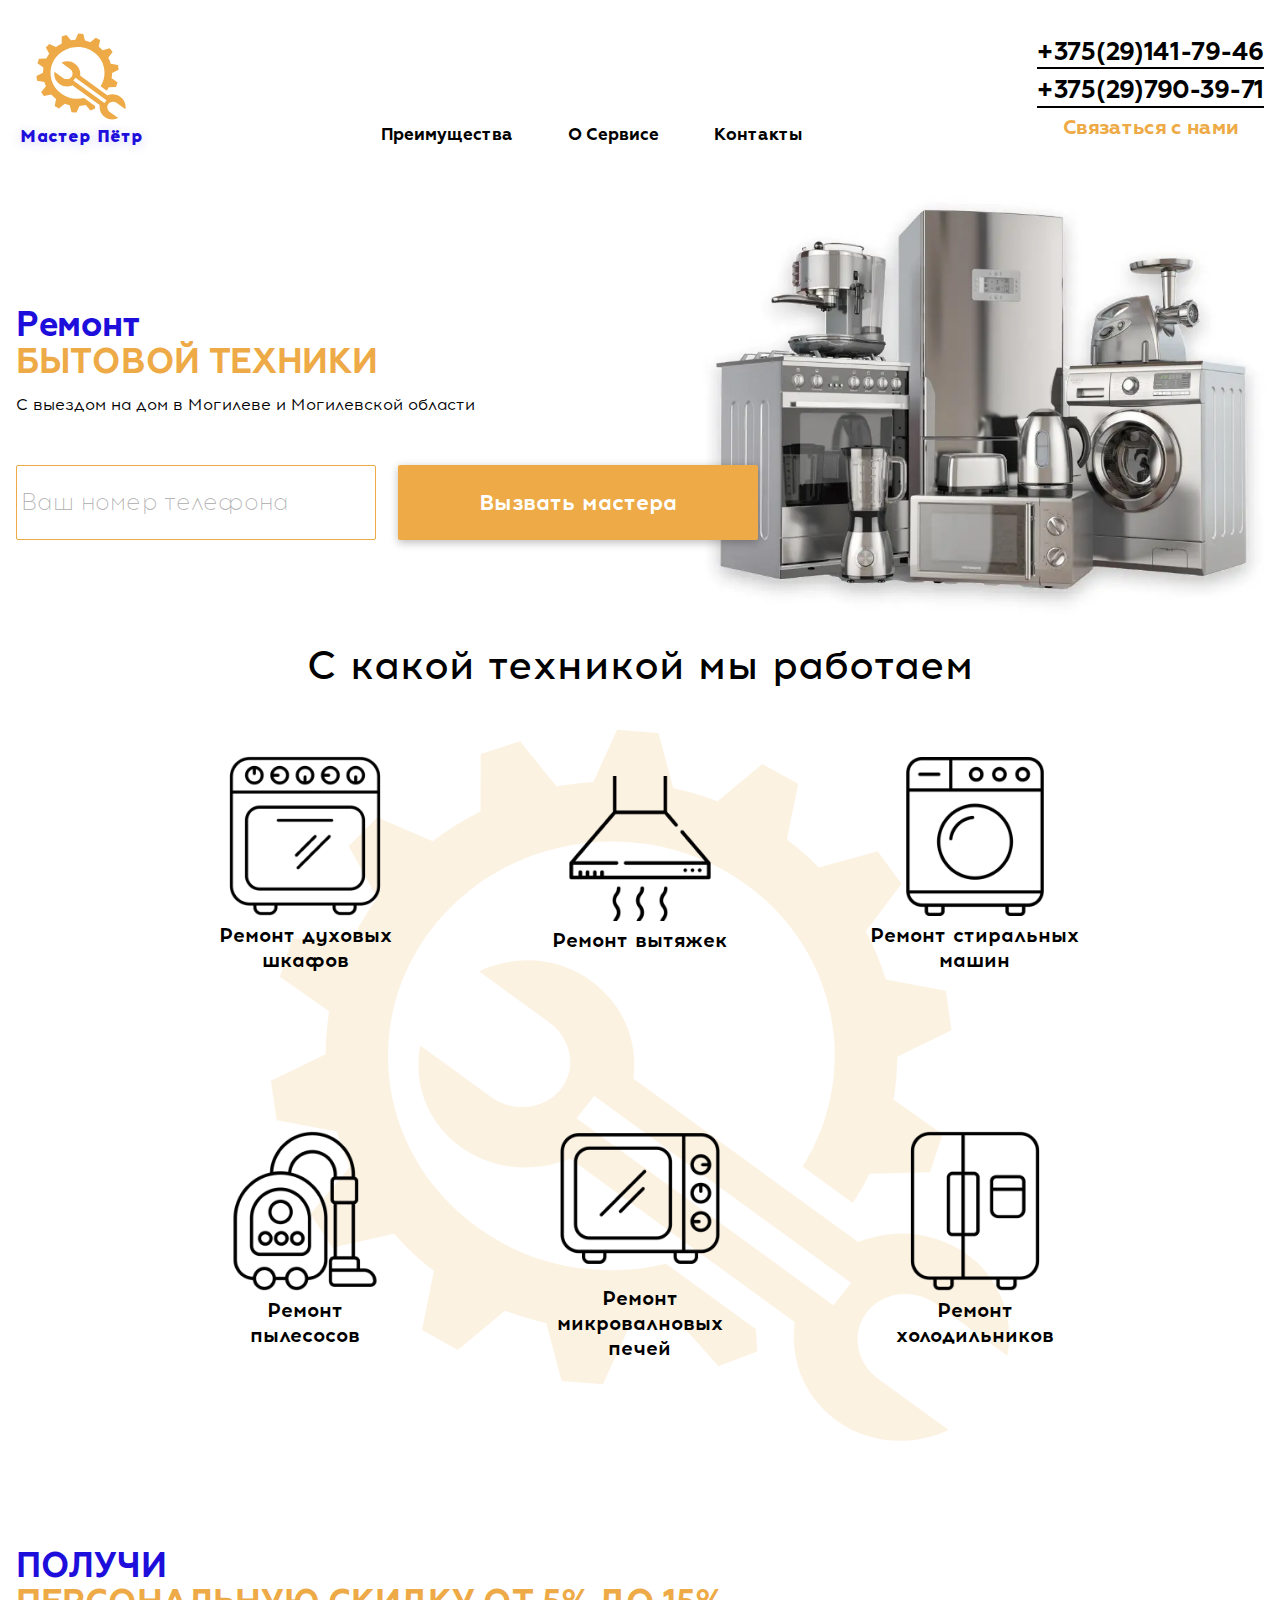
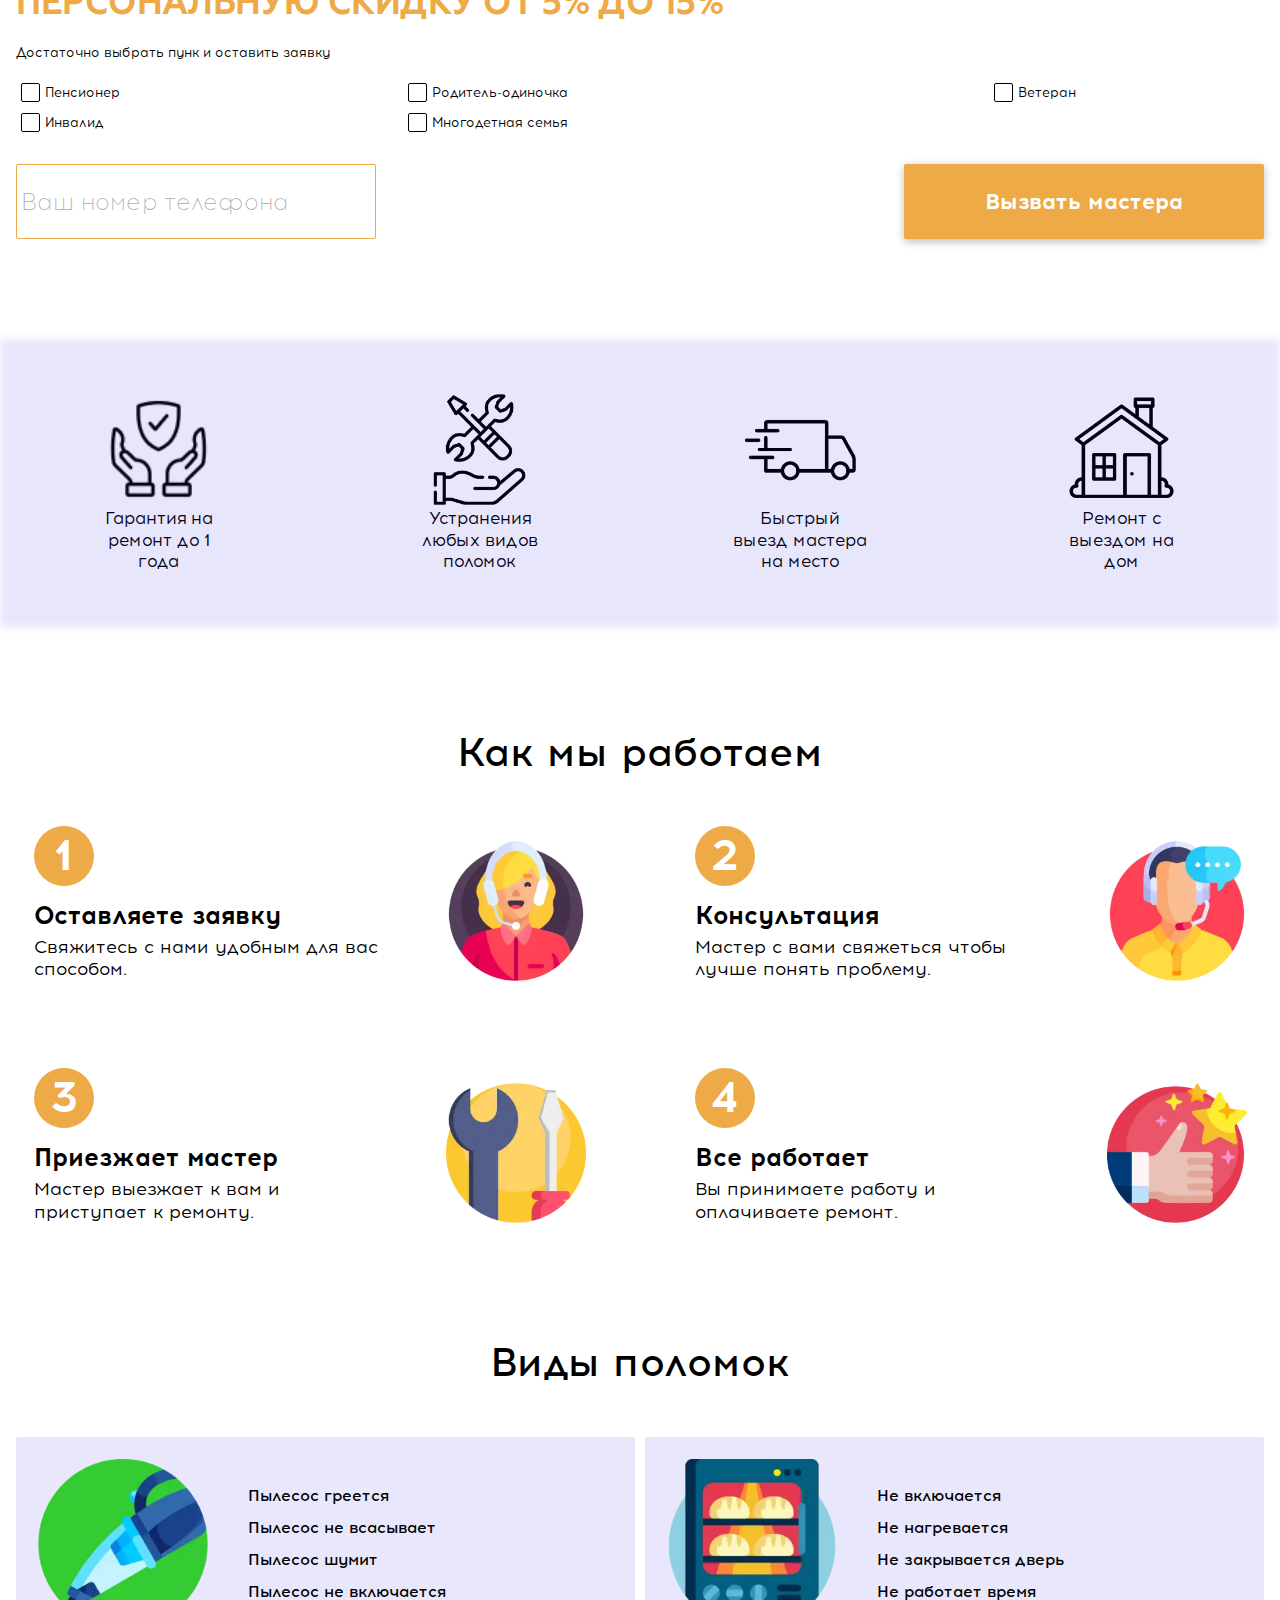
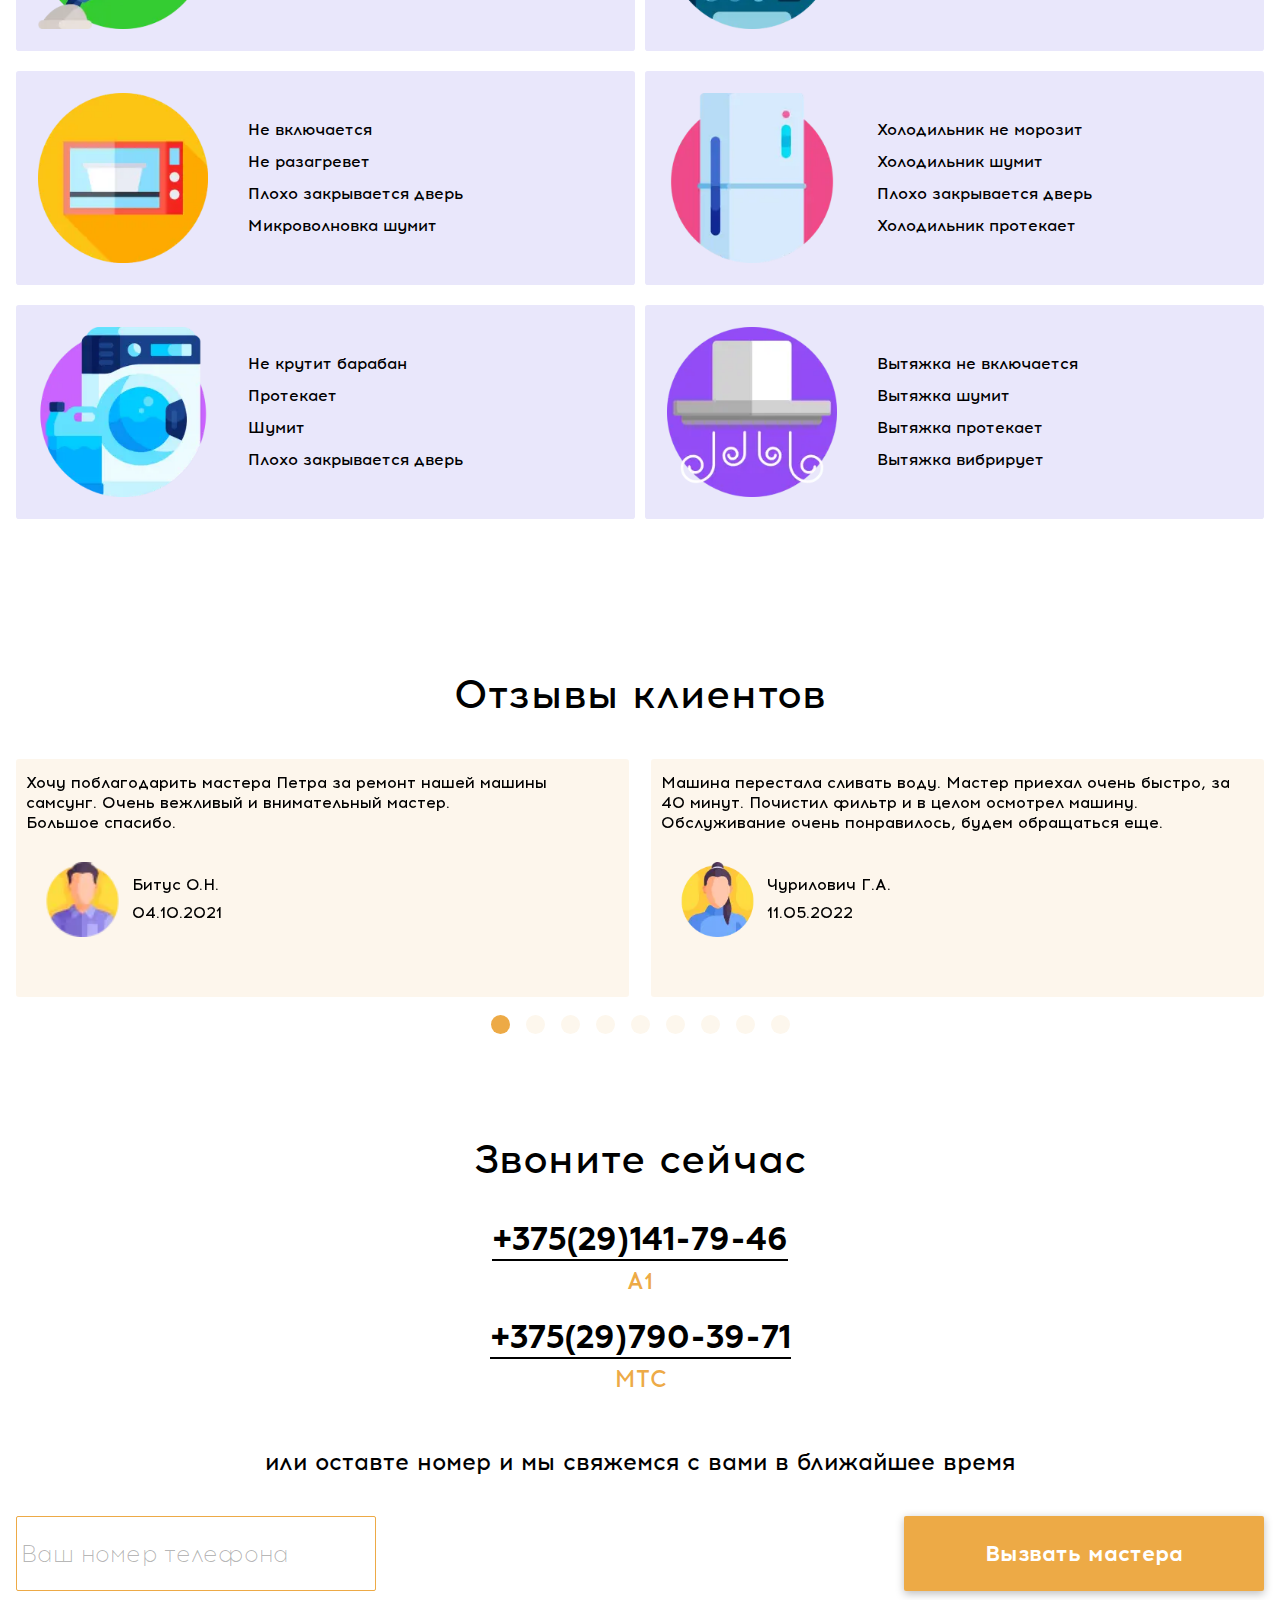
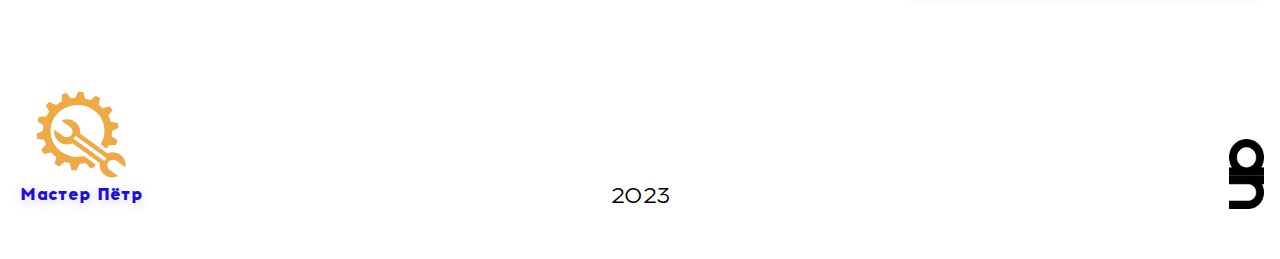
==== index.html @ 66acc172 "Initial dist subtree commit" ====
<!DOCTYPE html>
<html lang="ru">

<head>
	<title>Мастер Пётр - Ремонт бытовой техники c выездом на дом в Могилеве и Могилевской области</title>
	<meta charset="UTF-8">
	<meta name="format-detection" content="telephone=no">
	<!-- <style>body{opacity: 0;}</style> -->
	<link rel="stylesheet" href="css/style.min.css?_v=20230217075345">
	<link rel="shortcut icon" href="favicon.ico">
	<!-- <meta name="robots" content="noindex, nofollow"> -->
	<meta name="viewport" content="width=device-width, initial-scale=1.0">
</head>

<body>
	<div class="wrapper">
		<header class="header">
			<div class="header__container">
				<div class="header__wrapper">
					<div class="header__logo logo">
						<img class="logo__img" src="img/logo.svg" alt="Logo">
						<span class="logo__text">Мастер Пётр</span>
					</div>
					<div class="header__menu menu">
						<ul class="menu__list">
							<li><a href="/" class="menu__link">Преимущества</a></li>
							<li><a href="/" class="menu__link">О Сервисе</a></li>
							<li><a href="/" class="menu__link">Контакты</a></li>
						</ul>
					</div>
					<div class="header__contacts">
						<a href="tel:375291417946" class="header__tel bt-line">+375(29)141-79-46</a>
						<a href="tel:375297903971" class="header__tel bt-line">+375(29)790-39-71</a>
						<span class="header__contacts-text">Связаться с нами</span>
					</div>
				</div>
			</div>
		</header>
		<main>
			<article class="page">
				<h1 class="main-screen__h1">Мастер Пётр - ремонт бытовой техники</h1>
				<section class="page__main-screen main-screen">
					<div class="main-screen__container">
						<div class="main-screen__image">
							<picture><source srcset="img/mainImage.webp" type="image/webp"><img src="img/mainImage.jpg" alt="Ремонт бытовой техники"></picture>
						</div>
						<h2 class="main-screen__title main-title"><span>Ремонт</span><br>БЫТОВОЙ ТЕХНИКИ</h2>
						<p class="main-screen__text">
							С выездом на дом в Могилеве и Могилевской области
						</p>
						<form data-ajax data-dev class="main-screen__form form" action="#">
							<div class="form__row">
								<input class="form__tel" type="tel" placeholder="Ваш номер телефона" data-error data-required autocomplete="off" name="form[]" autocomplete="off">
								<button class="form__btn" type="submit">Вызвать мастера</button>
							</div>
						</form>
					</div>
				</section>
				<section class="page__we-work we-work">
					<div class="we-work__container">
						<h3 class="we-work__title title">
							С какой техникой мы работаем
						</h3>
						<ul class="we-work__grid">
							<li class="we-work__item item-we-work">
								<picture><source srcset="img/technique/1.webp" type="image/webp"><img src="img/technique/1.png" alt="Ремонт духовых шкафов"></picture>
								<span>Ремонт духовых<br>шкафов</span>
							</li>
							<li class="we-work__item item-we-work">
								<picture><source srcset="img/technique/2.webp" type="image/webp"><img src="img/technique/2.png" alt="Ремонт вытяжек"></picture>
								<span>Ремонт вытяжек</span>
							</li>
							<li class="we-work__item item-we-work">
								<picture><source srcset="img/technique/3.webp" type="image/webp"><img src="img/technique/3.png" alt="Ремонт стиральных машин"></picture>
								<span>Ремонт стиральных<br>машин</span>
							</li>
							<li class="we-work__item item-we-work">
								<picture><source srcset="img/technique/4.webp" type="image/webp"><img src="img/technique/4.png" alt="Ремонт пылесосов"></picture>
								<span>Ремонт<br>пылесосов</span>
							</li>
							<li class="we-work__item item-we-work">
								<picture><source srcset="img/technique/5.webp" type="image/webp"><img src="img/technique/5.png" alt="Ремонт микровалновых печей"></picture>
								<span>Ремонт<br>микровалновых<br>печей</span>
							</li>
							<li class="we-work__item item-we-work">
								<picture><source srcset="img/technique/6.webp" type="image/webp"><img src="img/technique/6.png" alt="Ремонт холодильников"></picture>
								<span>Ремонт<br>холодильников</span>
							</li>
						</ul>
					</div>
				</section>
				<section class="page__discount discount">
					<div class="discount__container">
						<div class="discount__wrapper">
							<h2 class="discount__title main-title">
								<span>ПОЛУЧИ</span><br>ПЕРСОНАЛЬНУЮ СКИДКУ ОТ 5% ДО 15%
							</h2>
							<p class="discount__text">Достаточно выбрать пунк и оставить заявку</p>
							<form action="#" class="discount__form form">
								<div class="form__checkbox">
									<div class="form__checkbox-item">
										<input id="discount1" type="radio" name="discount" value="Пенсионер">
										<label class="form__checkbox-label" for="discount1"><span class="form__checkbox-text">Пенсионер</span></label>
									</div>
									<div class="form__checkbox-item">
										<input id="discount2" type="radio" name="discount" value="Родитель-одиночка">
										<label class="form__checkbox-label" for="discount2"><span class="form__checkbox-text">Родитель-одиночка</span></label>
									</div>
									<div class="form__checkbox-item">
										<input id="discount3" type="radio" name="discount" value="Ветеран">
										<label class="form__checkbox-label" for="discount3"><span class="form__checkbox-text">Ветеран</span></label>
									</div>
									<div class="form__checkbox-item">
										<input id="discount4" type="radio" name="discount" value="Инвалид">
										<label class="form__checkbox-label" for="discount4"><span class="form__checkbox-text">Инвалид</span></label>
									</div>
									<div class="form__checkbox-item">
										<input id="discount5" type="radio" name="discount" value="Многодетная семья">
										<label class="form__checkbox-label" for="discount5"><span class="form__checkbox-text">Многодетная семья</span></label>
									</div>
								</div>
								<div class="form__row form__row_sb">
									<input class="form__tel" type="tel" placeholder="Ваш номер телефона">
									<button class="form__btn" type="submit">Вызвать мастера</button>
								</div>
							</form>
						</div>
					</div>
				</section>
				<div class="page__advantages advantages">
					<div class="advantages__container">
						<div class="advantages__grid">
							<div class="advantages__item">
								<picture><source srcset="img/advantages/1.webp" type="image/webp"><img src="img/advantages/1.png" alt="Гарантия"></picture>
								<span>Гарантия на ремонт до 1 года</span>
							</div>
							<div class="advantages__item">
								<picture><source srcset="img/advantages/2.webp" type="image/webp"><img src="img/advantages/2.png" alt="Любые видов поломок"></picture>
								<span>Устранения любых видов поломок</span>
							</div>
							<div class="advantages__item">
								<picture><source srcset="img/advantages/3.webp" type="image/webp"><img src="img/advantages/3.png" alt="Быстрый выезд"></picture>
								<span>Быстрый выезд мастера на место</span>
							</div>
							<div class="advantages__item">
								<picture><source srcset="img/advantages/4.webp" type="image/webp"><img src="img/advantages/4.png" alt="Выезд на дом"></picture>
								<span>Ремонт с выездом на дом</span>
							</div>
						</div>
					</div>
				</div>
				<section class="page__work work">
					<div class="work__container">
						<h3 class="work__title title">
							Как мы работаем
						</h3>
						<div class="work__wrapper">
							<div class="work__item item-work">
								<div class="item-work__content">
									<div class="item-work__num">1</div>
									<span class="item-work__title">Оставляете заявку</span>
									<p class="item-work__text">
										Свяжитесь с нами удобным для вас способом.
									</p>
								</div>
								<picture><source srcset="img/our-works/1.webp" type="image/webp"><img src="img/our-works/1.png" alt="Оставляете заявку"></picture>
							</div>
							<div class="work__item item-work">
								<div class="item-work__content">
									<div class="item-work__num">2</div>
									<span class="item-work__title">Консультация</span>
									<p class="item-work__text">
										Мастер с вами свяжеться чтобы лучше понять проблему.
									</p>
								</div>
								<picture><source srcset="img/our-works/2.webp" type="image/webp"><img src="img/our-works/2.png" alt="Консультация"></picture>
							</div>
							<div class="work__item item-work">
								<div class="item-work__content">
									<div class="item-work__num">3</div>
									<span class="item-work__title">Приезжает мастер</span>
									<p class="item-work__text">
										Мастер выезжает к вам и приступает к ремонту.
									</p>
								</div>
								<picture><source srcset="img/our-works/3.webp" type="image/webp"><img src="img/our-works/3.png" alt="Приезжает мастер"></picture>
							</div>
							<div class="work__item item-work">
								<div class="item-work__content">
									<div class="item-work__num">4</div>
									<span class="item-work__title">Все работает</span>
									<p class="item-work__text">
										Вы принимаете работу и оплачиваете ремонт.
									</p>
								</div>
								<picture><source srcset="img/our-works/4.webp" type="image/webp"><img src="img/our-works/4.png" alt="Все работает"></picture>
							</div>
						</div>
					</div>
				</section>
				<section class="page__breaking breaking">
					<div class="breaking__container">
						<h3 class="breaking__title title">
							Виды поломок
						</h3>
						<div class="breaking__wrapper">
							<div class="breaking__item item-breaking">
								<picture><source srcset="img/breaking/1.webp" type="image/webp"><img src="img/breaking/1.png" alt="Пылесос"></picture>
								<ul class="item-breaking__list">
									<li class="item-breaking__item">Пылесос греется</li>
									<li class="item-breaking__item">Пылесос не всасывает</li>
									<li class="item-breaking__item">Пылесос шумит</li>
									<li class="item-breaking__item">Пылесос не включается</li>
								</ul>
							</div>
							<div class="breaking__item item-breaking">
								<picture><source srcset="img/breaking/2.webp" type="image/webp"><img src="img/breaking/2.png" alt="Духовка"></picture>
								<ul class="item-breaking__list">
									<li class="item-breaking__item">Не включается</li>
									<li class="item-breaking__item">Не нагревается</li>
									<li class="item-breaking__item">Не закрывается дверь</li>
									<li class="item-breaking__item">Не работает время</li>
								</ul>
							</div>
							<div class="breaking__item item-breaking">
								<picture><source srcset="img/breaking/3.webp" type="image/webp"><img src="img/breaking/3.png" alt="Микроволновка"></picture>
								<ul class="item-breaking__list">
									<li class="item-breaking__item">Не включается</li>
									<li class="item-breaking__item">Не разагревет</li>
									<li class="item-breaking__item">Плохо закрывается дверь</li>
									<li class="item-breaking__item">Микроволновка шумит</li>
								</ul>
							</div>
							<div class="breaking__item item-breaking">
								<picture><source srcset="img/breaking/4.webp" type="image/webp"><img src="img/breaking/4.png" alt="Холодильник"></picture>
								<ul class="item-breaking__list">
									<li class="item-breaking__item">Холодильник не морозит</li>
									<li class="item-breaking__item">Холодильник шумит</li>
									<li class="item-breaking__item">Плохо закрывается дверь</li>
									<li class="item-breaking__item">Холодильник протекает</li>
								</ul>
							</div>
							<div class="breaking__item item-breaking">
								<picture><source srcset="img/breaking/5.webp" type="image/webp"><img src="img/breaking/5.png" alt="Стиральная машина"></picture>
								<ul class="item-breaking__list">
									<li class="item-breaking__item">Не крутит барабан</li>
									<li class="item-breaking__item">Протекает</li>
									<li class="item-breaking__item">Шумит</li>
									<li class="item-breaking__item">Плохо закрывается дверь</li>
								</ul>
							</div>
							<div class="breaking__item item-breaking">
								<picture><source srcset="img/breaking/6.webp" type="image/webp"><img src="img/breaking/6.png" alt="Вытяжка"></picture>
								<ul class="item-breaking__list">
									<li class="item-breaking__item">Вытяжка не включается</li>
									<li class="item-breaking__item">Вытяжка шумит</li>
									<li class="item-breaking__item">Вытяжка протекает</li>
									<li class="item-breaking__item">Вытяжка вибрирует</li>
								</ul>
							</div>
						</div>
					</div>
				</section>
				<section class="page__testimonials testimonials">
					<div class="testimonials__container">
						<h3 class="testimonials__title title">Отзывы клиентов</h3>
						<div class="testimonials__slider">
							<div class="testimonials__swiper">
								<div class="testimonials__slide testimonials-item">
									<p class="testimonials-item__text">
										Хочу поблагодарить мастера Петра за ремонт нашей машины самсунг. Очень вежливый и внимательный мастер.
										<br>Большое спасибо.
									</p>
									<div class="testimonials-item__haeder">
										<picture><source srcset="img/testimonials/man.webp" type="image/webp"><img src="img/testimonials/man.png" alt="Мужчина"></picture>
										<div class="testimonials-item__content">
											<span>Битус О.Н.</span>
											<span>04.10.2021</span>
										</div>
									</div>
								</div>
								<div class="testimonials__slide testimonials-item">
									<p class="testimonials-item__text">
										Машина перестала сливать воду. Мастер приехал очень быстро, за 40 минут. Почистил фильтр и в целом осмотрел машину.<br>
										Обслуживание очень понравилось, будем обращаться еще.
									</p>
									<div class="testimonials-item__haeder">
										<picture><source srcset="img/testimonials/woman.webp" type="image/webp"><img src="img/testimonials/woman.png" alt="Женщина"></picture>
										<div class="testimonials-item__content">
											<span>Чурилович Г.А.</span>
											<span>11.05.2022</span>
										</div>
									</div>
								</div>
								<div class="testimonials__slide testimonials-item">
									<p class="testimonials-item__text">
										Как и договаривались, мастер приехал вовремя и взял с собой необходимые запчасти. Починил мою стиральную машину примерно за 40 минут. Я всем остался доволен, желаю дальнейшего развития вашей организации. Кстати, у порога снял обувь, чему я был приятно удивлен. Отдельное спасибо Петру, за проделанную работу!
									</p>
									<div class="testimonials-item__haeder">
										<picture><source srcset="img/testimonials/man.webp" type="image/webp"><img src="img/testimonials/man.png" alt="Мужчина"></picture>
										<div class="testimonials-item__content">
											<span>Андрей Е.</span>
											<span>15.04.2020</span>
										</div>
									</div>
								</div>
								<div class="testimonials__slide testimonials-item">
									<p class="testimonials-item__text">
										Достойный сервис! Заменили подшипники в моей стиральной машинке, осталась всем довольна, вежливые мастера, по цене взяли, как и договаривались. Выписали 1год гарантии. Буду советовать своим знакомым. Спасибо!
									</p>
									<div class="testimonials-item__haeder">
										<picture><source srcset="img/testimonials/woman.webp" type="image/webp"><img src="img/testimonials/woman.png" alt="Женщина"></picture>
										<div class="testimonials-item__content">
											<span>Инга Д.</span>
											<span>18.03.2020</span>
										</div>
									</div>
								</div>
								<div class="testimonials__slide testimonials-item">
									<p class="testimonials-item__text">
										Мастер провел диагностику в моей стиральной машине, обнаружил неисправность тэна. На месте все заменил, машинка заработала. Осталась работой довольна, отдельное спасибо мастеру Петру, вежливый и опрятный мастер. Так держать ребята!
									</p>
									<div class="testimonials-item__haeder">
										<picture><source srcset="img/testimonials/woman.webp" type="image/webp"><img src="img/testimonials/woman.png" alt="Женщина"></picture>
										<div class="testimonials-item__content">
											<span>Ольга О.</span>
											<span>03.03.2021</span>
										</div>
									</div>
								</div>
								<div class="testimonials__slide testimonials-item">
									<p class="testimonials-item__text">
										Произошла утечка холодильника Атлант. Удивляюсь выдержке мастера, перелопатил весь холодильник но все таки нашел этот патрубок. Мастеру Петру, спасибо за работу. Гарантию выписал, как и обещал. Всем довольна. Развивайтесь в том же духе!
									</p>
									<div class="testimonials-item__haeder">
										<picture><source srcset="img/testimonials/woman.webp" type="image/webp"><img src="img/testimonials/woman.png" alt="Женщина"></picture>
										<div class="testimonials-item__content">
											<span>Вероника В.</span>
											<span>29.10.2022</span>
										</div>
									</div>
								</div>
								<div class="testimonials__slide testimonials-item">
									<p class="testimonials-item__text">
										Спасибо большое. Я осталась очень довольна вашими услугами. Мастер сам перезвонил несколько раз в этот день. Приехал и все сразу починил. Сам вежливый, всё горело в его руках. Было приятно с ним работать. Дай бог вам здоровья.
									</p>
									<div class="testimonials-item__haeder">
										<picture><source srcset="img/testimonials/woman.webp" type="image/webp"><img src="img/testimonials/woman.png" alt="Женщина"></picture>
										<div class="testimonials-item__content">
											<span>Галина</span>
											<span>12.04.2022</span>
										</div>
									</div>
								</div>
								<div class="testimonials__slide testimonials-item">
									<p class="testimonials-item__text">
										Очень приятный молодой человек! Позвонила и через час моя микроволновка уже была отремонтирована. Однозначно рекомендую мастера! Спасибо за оперативность и за адекватную цену за ремонт.
									</p>
									<div class="testimonials-item__haeder">
										<picture><source srcset="img/testimonials/man.webp" type="image/webp"><img src="img/testimonials/man.png" alt="Мужчина"></picture>
										<div class="testimonials-item__content">
											<span>Павел М</span>
											<span>20.11.2022</span>
										</div>
									</div>
								</div>
								<div class="testimonials__slide testimonials-item">
									<p class="testimonials-item__text">
										Очень хороший мастер Петр. Приехал в строго оговоренное время. Приятный молодой человек. Отремонтировали СВЧ, сделал все быстро и качественно. Всем рекомендую.
									</p>
									<div class="testimonials-item__haeder">
										<picture><source srcset="img/testimonials/man.webp" type="image/webp"><img src="img/testimonials/man.png" alt="Мужчина"></picture>
										<div class="testimonials-item__content">
											<span>Иван С</span>
											<span>09.09.2020</span>
										</div>
									</div>
								</div>

							</div>
							<div class="testimonials__slider-pagging"></div>
						</div>
					</div>
				</section>
				<section class="page__call call">
					<div class="call__container">
						<div class="call__content">
							<h3 class="call__title title">
								Звоните сейчас
							</h3>
							<div class="call__contacts">
								<div class="call__contacts-item">
									<a href="tel:375291417946" class="call__contacts-tel bt-line">+375(29)141-79-46</a>
									<span class="call__contacts-operator">А1</span>
								</div>
								<div class="call__contacts-item">
									<a href="tel:375297903971" class="call__contacts-tel bt-line">+375(29)790-39-71</a>
									<span class="call__contacts-operator">МТС</span>
								</div>
							</div>
							<p class="call__text">
								или оставте номер и мы свяжемся с вами в ближайшее время
							</p>
						</div>
						<form class="call__form form" action="#">
							<div class="form__row form__row_sb">
								<input class="form__tel" type="tel" placeholder="Ваш номер телефона">
								<button class="form__btn" type="submit">Вызвать мастера</button>
							</div>
						</form>
					</div>
				</section>
			</article>
		</main>
		<footer class="footer">
			<div class="footer__container">
				<div class="footer__wrapper">
					<div class="footer__logo logo">
						<img class="logo__img" src="img/logo.svg" alt="Logo">
						<span class="logo__text">Мастер Пётр</span>
					</div>
					<span class="footer__year">2023</span>
					<a href="/" class="footer__designer">
						<picture><source srcset="img/mylogo.webp" type="image/webp"><img src="img/mylogo.png" alt="Designer"></picture>
					</a>
				</div>
			</div>
		</footer>
	</div>
	<!-- 
<div id="popup" aria-hidden="true" class="popup">
	<div class="popup__wrapper">
		<div class="popup__content">
			<button data-close type="button" class="popup__close">Закрыть</button>
			<div class="popup__text">
			</div>
		</div>
	</div>
</div>
 -->

	<script src="js/app.min.js?_v=20230217075345"></script>
</body>

</html>
---- css/style.min.css ----
@charset "UTF-8";@font-face{font-family:Acrom;font-display:swap;src:url(../fonts/Acrom-Bold.woff2) format("woff2"),url(../fonts/Acrom-Bold.woff) format("woff");font-weight:700;font-style:normal}@font-face{font-family:Acrom;font-display:swap;src:url(../fonts/Acrom-ExtraBold.woff2) format("woff2"),url(../fonts/Acrom-ExtraBold.woff) format("woff");font-weight:800;font-style:normal}@font-face{font-family:Acrom;font-display:swap;src:url(../fonts/Acrom-Light.woff2) format("woff2"),url(../fonts/Acrom-Light.woff) format("woff");font-weight:300;font-style:normal}@font-face{font-family:Acrom;font-display:swap;src:url(../fonts/Acrom-Medium.woff2) format("woff2"),url(../fonts/Acrom-Medium.woff) format("woff");font-weight:500;font-style:normal}@font-face{font-family:Acrom;font-display:swap;src:url(../fonts/Acrom-Regular.woff2) format("woff2"),url(../fonts/Acrom-Regular.woff) format("woff");font-weight:400;font-style:normal}@font-face{font-family:Geometria;font-display:swap;src:url(../fonts/Geometria-Bold.woff2) format("woff2"),url(../fonts/Geometria-Bold.woff) format("woff");font-weight:700;font-style:normal}@font-face{font-family:Geometria_Medium;font-display:swap;src:url(../fonts/Geometria_Medium.woff2) format("woff2"),url(../fonts/Geometria_Medium.woff) format("woff");font-weight:400;font-style:normal}*{padding:0;margin:0;border:0}*,:after,:before{-webkit-box-sizing:border-box;box-sizing:border-box}body,html{height:100%;min-width:428px}body{color:#000;line-height:1.25;font-family:Acrom,-apple-system,system-ui,BlinkMacSystemFont,"Segoe UI",Roboto,"Helvetica Neue",Arial,sans-serif;font-size:.8125rem;-ms-text-size-adjust:100%;-moz-text-size-adjust:100%;-webkit-text-size-adjust:100%;-webkit-font-smoothing:antialiased;-moz-osx-font-smoothing:grayscale}button,input,textarea{font-family:Acrom;font-size:inherit}button{cursor:pointer;color:inherit;background-color:inherit}a{color:inherit}a:link,a:visited{text-decoration:none}a:hover{text-decoration:none}ul li{list-style:none}img{vertical-align:top}h1,h2,h3,h4,h5,h6{font-weight:inherit;font-size:inherit}.lock body{overflow:hidden;-ms-touch-action:none;touch-action:none}.wrapper{min-height:100%;display:-webkit-box;display:-ms-flexbox;display:flex;-webkit-box-orient:vertical;-webkit-box-direction:normal;-ms-flex-direction:column;flex-direction:column;overflow:hidden}.wrapper>main{-webkit-box-flex:1;-ms-flex:1 1 auto;flex:1 1 auto}.wrapper>*{min-width:0}[class*=__container]{max-width:90rem;-webkit-box-sizing:content-box;box-sizing:content-box;margin:0 auto;padding:0 1rem}[class*=-ibg]{position:relative}[class*=-ibg] img{position:absolute;width:100%;height:100%;top:0;left:0;-o-object-fit:cover;object-fit:cover}[class*=-ibg_contain] img{-o-object-fit:contain;object-fit:contain}.bt-line{position:relative}.bt-line::after{content:"";position:absolute;bottom:0;left:0;width:100%;height:1px;background-color:#000;-webkit-transition:all .3s ease 0s;-o-transition:all .3s ease 0s;transition:all .3s ease 0s}.main-title{font-family:Geometria;font-size:2.125rem;line-height:1.1;color:#edaa46;letter-spacing:-.3px}.main-title span{color:#1e0edc}.title{font-size:22px;font-weight:500;text-align:center}.form__row{display:-webkit-box;display:-ms-flexbox;display:flex;-webkit-box-orient:vertical;-webkit-box-direction:normal;-ms-flex-direction:column;flex-direction:column;gap:1.375rem}.form__btn,.form__tel{height:3.125rem}.form__tel{border:.4px solid #edaa46;border-radius:2px;padding:8px 4px;font-size:1rem;font-weight:300}.form__tel::-webkit-input-placeholder{color:rgba(0,0,0,.3)}.form__tel::-moz-placeholder{color:rgba(0,0,0,.3)}.form__tel:-ms-input-placeholder{color:rgba(0,0,0,.3)}.form__tel::-ms-input-placeholder{color:rgba(0,0,0,.3)}.form__tel::placeholder{color:rgba(0,0,0,.3)}.form__tel._form-error{border-color:red}.form__btn{background:#edaa46;-webkit-box-shadow:0 2.07547px 8.30189px rgba(0,0,0,.25);box-shadow:0 2.07547px 8.30189px rgba(0,0,0,.25);border-radius:2.07547px;font-weight:700;font-size:1.375rem;color:#fff;-webkit-transition:all .3s ease 0s;-o-transition:all .3s ease 0s;transition:all .3s ease 0s}.form__checkbox{display:-ms-grid;display:grid;-ms-grid-columns:31% 47% 22%;grid-template-columns:31% 47% 22%;row-gap:8px;padding-bottom:30px}.form__checkbox-item{display:-webkit-inline-box;display:-ms-inline-flexbox;display:inline-flex;-webkit-box-align:center;-ms-flex-align:center;align-items:center}.form__checkbox-item input{display:none}.form__checkbox-item input:checked+.form__checkbox-label::before{opacity:1}.form__checkbox-label{position:relative;padding:.1875rem .1875rem .1875rem 1.8125rem;cursor:pointer}.form__checkbox-label::after{content:"";position:absolute;top:1px;right:0;bottom:0;left:5px;border:.3px solid #000;border-radius:2px;width:1.1875rem;height:1.1875rem}.no-webp .form__checkbox-label::before{background:center/cover no-repeat url(../img/V.png)}.form__checkbox-label::before{content:"";position:absolute;top:50%;left:15px;-webkit-transform:translate(-50%,-50%);-ms-transform:translate(-50%,-50%);transform:translate(-50%,-50%);width:.625rem;height:.4375rem;-webkit-transition:opacity .3s ease 0s;-o-transition:opacity .3s ease 0s;transition:opacity .3s ease 0s;opacity:0}.header__wrapper{min-height:151px;display:-webkit-box;display:-ms-flexbox;display:flex;-webkit-box-pack:justify;-ms-flex-pack:justify;justify-content:space-between;-webkit-box-align:center;-ms-flex-align:center;align-items:center}.header__contacts{display:-webkit-box;display:-ms-flexbox;display:flex;-webkit-box-orient:vertical;-webkit-box-direction:normal;-ms-flex-direction:column;flex-direction:column;-webkit-box-align:center;-ms-flex-align:center;align-items:center;font-family:Geometria;padding-top:27px;padding-right:6px;letter-spacing:-.3px}.header__tel:link{font-weight:500;font-size:1.3125rem;line-height:1.23;-webkit-transition:color .3s ease 0s;-o-transition:color .3s ease 0s;transition:color .3s ease 0s;margin-bottom:6px}.header__contacts-text{color:#edaa46;font-weight:500;letter-spacing:0}.logo{font-family:Acrom;display:-webkit-box;display:-ms-flexbox;display:flex;-webkit-box-orient:vertical;-webkit-box-direction:normal;-ms-flex-direction:column;flex-direction:column;-webkit-box-align:center;-ms-flex-align:center;align-items:center;width:87px;height:79px}.logo__img{width:53px;height:51px;margin-bottom:5px}.logo__text{font-size:.75rem;color:#1e0edc;font-weight:800;text-shadow:0 1.975px 11.85px rgba(30,14,220,.2)}.menu{display:none}.menu__list{display:-webkit-box;display:-ms-flexbox;display:flex}.menu__list li:not(:last-child){margin-right:3.4375rem}.footer{padding-bottom:3.125rem}.footer__wrapper{display:-webkit-box;display:-ms-flexbox;display:flex;-webkit-box-pack:justify;-ms-flex-pack:justify;justify-content:space-between;-webkit-box-align:end;-ms-flex-align:end;align-items:flex-end;position:relative}.footer__year{position:absolute;left:50%;bottom:0;-webkit-transform:translateX(-50%);-ms-transform:translateX(-50%);transform:translateX(-50%)}.footer__designer img{width:22px;height:43px}.main-screen{padding-bottom:6.25rem}.main-screen__container{position:relative}.main-screen__h1{font-size:0;position:absolute;visibility:hidden}.main-screen__image{margin:0 -32px;padding-top:16px;width:calc(100% + 64px)}.main-screen__image img{width:100%}.main-screen__title{margin-top:1.75rem;margin-bottom:.6875rem}.main-screen__text{font-size:1rem;margin-bottom:3.125rem}.we-work{padding-bottom:5.625rem}.we-work__title{margin-bottom:3.125rem}.we-work__grid{position:relative;display:-ms-grid;display:grid;justify-items:center;-ms-grid-columns:(1fr)[2];grid-template-columns:repeat(2,1fr);row-gap:1.25rem}.we-work__grid::after{content:"";background:center/contain no-repeat url(../img/logo.svg);width:92%;height:100%;position:absolute;-webkit-transform:translateY(-2%);-ms-transform:translateY(-2%);transform:translateY(-2%);z-index:-1;opacity:.15}.we-work__item{height:9.375rem;display:-webkit-box;display:-ms-flexbox;display:flex;-webkit-box-orient:vertical;-webkit-box-direction:normal;-ms-flex-direction:column;flex-direction:column;-webkit-box-align:center;-ms-flex-align:center;align-items:center;-webkit-box-pack:center;-ms-flex-pack:center;justify-content:center;padding:.3125rem}.item-we-work{width:8.125rem}.item-we-work img{margin-bottom:7px;width:4.6875rem}.item-we-work span{font-weight:700;text-align:center}.discount{padding-bottom:6.25rem}.discount__title{margin-bottom:1.25rem}.discount__text{margin-bottom:1.3125rem}.advantages{padding:3.4375rem 0;position:relative}.advantages::before{content:"";position:absolute;top:0;left:0;right:0;bottom:0;background:rgba(30,14,220,.1);-webkit-filter:blur(3.73698px);filter:blur(3.73698px)}.advantages__grid{display:-ms-grid;display:grid;justify-items:center;gap:55px 35px;-ms-grid-columns:(1fr)[2];grid-template-columns:repeat(2,1fr);padding:0 15px}.advantages__item{width:10rem;padding:0 1rem;display:-webkit-box;display:-ms-flexbox;display:flex;-webkit-box-orient:vertical;-webkit-box-direction:normal;-ms-flex-direction:column;flex-direction:column;-webkit-box-pack:center;-ms-flex-pack:center;justify-content:center;-webkit-box-align:center;-ms-flex-align:center;align-items:center}.advantages__item img{margin-bottom:3px;width:4.9375rem;height:4.9375rem}.advantages__item span{text-align:center;display:inline-block}.advantages__item span:nth-child(2){margin:0 -3px}.work{padding-top:6.25rem;padding-bottom:5.9375rem}.work__title{margin-bottom:2.5rem}.item-work{padding:8.5px 17.5px;display:-webkit-box;display:-ms-flexbox;display:flex;-webkit-box-pack:justify;-ms-flex-pack:justify;justify-content:space-between;-webkit-column-gap:60px;-moz-column-gap:60px;column-gap:60px}.item-work:not(:last-child){margin-bottom:.625rem}.item-work img{width:80px;height:80px;margin-top:5px}.item-work__num{width:1.875rem;height:1.875rem;border-radius:50%;background-color:#edaa46;color:#fff;font-weight:700;font-size:17px;display:-webkit-box;display:-ms-flexbox;display:flex;-webkit-box-pack:center;-ms-flex-pack:center;justify-content:center;-webkit-box-align:center;-ms-flex-align:center;align-items:center;margin-bottom:7px}.item-work__title{font-weight:700;display:inline-block;margin-bottom:.3125rem}.breaking{padding-bottom:6.25rem}.breaking__title{margin-bottom:3.125rem}.item-breaking{background:#e9e7fb;border-radius:2.8px;padding:1.375rem;display:-webkit-box;display:-ms-flexbox;display:flex;-webkit-box-align:center;-ms-flex-align:center;align-items:center;-webkit-column-gap:40px;-moz-column-gap:40px;column-gap:40px}.item-breaking:not(:last-child){margin-bottom:1.25rem}.item-breaking img{width:7.8125rem;height:7.8125rem}.item-breaking__item{font-weight:500}.item-breaking__item:not(:last-child){margin-bottom:.75rem}.testimonials{padding-bottom:6.25rem}.testimonials__title{margin-bottom:2.5rem}.testimonials__swiper{margin-bottom:1.125rem}.testimonials__slider-pagging{display:-webkit-box;display:-ms-flexbox;display:flex;-webkit-box-pack:center;-ms-flex-pack:center;justify-content:center;gap:1rem}.testimonials__slider-pagging .swiper-pagination-bullet{cursor:pointer;width:1.1875rem;height:1.1875rem;border-radius:50%;background-color:#fdf7ed;-webkit-transition:all .3s ease 0s;-o-transition:all .3s ease 0s;transition:all .3s ease 0s}.testimonials__slider-pagging .swiper-pagination-bullet-active{background-color:#edaa46}.testimonials-item{background:rgba(237,170,70,.1);border-radius:3px;padding:.625rem;font-weight:500}.testimonials-item__text{margin-bottom:1.4375rem}.testimonials-item__haeder{display:-webkit-box;display:-ms-flexbox;display:flex;gap:.75rem;-webkit-box-align:center;-ms-flex-align:center;align-items:center;padding:6px 19px}.testimonials-item img{width:3.5625rem;height:3.5625rem}.testimonials-item__content{display:-webkit-box;display:-ms-flexbox;display:flex;-webkit-box-orient:vertical;-webkit-box-direction:normal;-ms-flex-direction:column;flex-direction:column;gap:.5rem}.call{padding-bottom:6.25rem}.call__content{margin-bottom:2.5rem}.call__title{margin-bottom:2.3125rem}.call__contacts{margin-bottom:3.125rem}.call__contacts-item{display:-webkit-box;display:-ms-flexbox;display:flex;-webkit-box-orient:vertical;-webkit-box-direction:normal;-ms-flex-direction:column;flex-direction:column;-webkit-box-align:center;-ms-flex-align:center;align-items:center;-webkit-box-pack:center;-ms-flex-pack:center;justify-content:center;margin-bottom:1.125rem}.call__contacts-tel:link{font-weight:500;font-size:1.375rem;-webkit-transition:color .3s ease 0s;-o-transition:color .3s ease 0s;transition:color .3s ease 0s;font-family:Geometria}.call__contacts-operator{font-weight:500;font-size:16px;line-height:1.75;color:#edaa46}.call__text{font-size:1.375rem;font-weight:500;text-align:center;padding:0 10px;line-height:1.18}.swiper{overflow:hidden}.swiper-wrapper{width:100%;height:100%;-webkit-box-sizing:content-box;box-sizing:content-box;display:-webkit-box;display:-ms-flexbox;display:flex;position:relative}.swiper-vertical .swiper-wrapper{-webkit-box-orient:vertical;-webkit-box-direction:normal;-ms-flex-direction:column;flex-direction:column}.swiper-autoheight .swiper-wrapper{-webkit-box-align:start;-ms-flex-align:start;align-items:flex-start}.swiper-initialized .swiper-slide{-ms-flex-negative:0;flex-shrink:0}.swiper-android .swiper-slide,.swiper-android .swiper-wrapper{-webkit-transform:translate3d(0,0,0);transform:translate3d(0,0,0)}.swiper-button-lock{display:none!important}@media (min-width:47.99875em){.work__wrapper{display:-ms-grid;display:grid;-ms-grid-columns:(1fr)[2];grid-template-columns:repeat(2,1fr)}.breaking__wrapper{display:-ms-grid;display:grid;-ms-grid-columns:(1fr)[2];grid-template-columns:repeat(2,1fr);-webkit-column-gap:.625rem;-moz-column-gap:.625rem;column-gap:.625rem;row-gap:1.25rem}.item-breaking{height:100%}.item-breaking:not(:last-child){margin-bottom:0}}@media (min-width:63.99875em){.bt-line::after{height:2px}.title{font-size:40px}.form__row{-webkit-box-orient:horizontal;-webkit-box-direction:normal;-ms-flex-direction:row;flex-direction:row}.form__row_sb{-webkit-box-pack:justify;-ms-flex-pack:justify;justify-content:space-between}.form__btn,.form__tel{height:4.6875rem;width:22.5rem}.form__tel{font-size:1.4375rem}.header__wrapper{-webkit-box-align:end;-ms-flex-align:end;align-items:flex-end}.header__contacts{padding-right:0;padding-bottom:10px}.header__tel:link{font-size:1.5625rem;margin-bottom:8px}.header__contacts-text{font-size:1.25rem}.logo{width:130px;height:118px}.logo__img{width:90px;height:87px}.logo__text{font-size:1.125rem}.menu{display:block;font-family:Geometria;padding-bottom:.3125rem}.menu__link{font-size:1.0625rem;font-weight:500;-webkit-transition:color .3s ease 0s;-o-transition:color .3s ease 0s;transition:color .3s ease 0s}.footer__year{font-size:22px}.footer__designer img{width:35px;height:70px}.main-screen{padding-top:130px}.main-screen__image{position:absolute;right:0;bottom:0;-webkit-transform:translate(-5%,17%);-ms-transform:translate(-5%,17%);transform:translate(-5%,17%);z-index:-1;width:37.5rem;height:27.9375rem}.we-work__grid{-ms-grid-columns:(1fr)[3];grid-template-columns:repeat(3,1fr);-ms-grid-rows:(21.5625rem)[2];grid-template-rows:repeat(2,21.5625rem);row-gap:1.875rem;padding:0 7.625rem}.we-work__item{height:15.625rem}.item-we-work{width:100%}.item-we-work img{width:10rem}.item-we-work span{font-size:20px}.advantages__grid{padding:0;-ms-grid-columns:(1fr)[4];grid-template-columns:repeat(4,1fr)}.advantages__item img{width:6.9375rem;height:6.9375rem;margin-bottom:3px}.advantages__item span{font-size:1.0625rem}.work__wrapper{gap:60px 74px}.item-work img{width:140px;height:140px;margin-top:15px}.item-work__num{width:3.75rem;height:3.75rem;font-size:43px;margin-bottom:14px}.item-work__title{font-size:25px}.item-work__text{font-size:18px}.breaking{padding-bottom:9.375rem}.item-breaking img{width:10.625rem;height:10.625rem}.item-breaking__item{font-size:16px}.testimonials-item{padding:14px 10px;font-size:1rem}.testimonials-item img{width:4.6875rem;height:4.6875rem}.call__contacts-tel:link{font-size:32px}.call__contacts-operator{font-size:23px}.call__text{font-size:23px}}@media (min-width:63.99875em) and (any-hover:hover){.header__tel:link:hover{color:#edaa46}.menu__link:hover{color:#edaa46}.call__contacts-tel:link:hover{color:#edaa46}}@media (min-width:99.99875em){.main-title{font-size:82px}.title{font-size:64px}.form__btn,.form__tel{height:6.25rem;width:29.1875rem}.form__tel{font-size:2rem;padding:8px}.form__btn{font-size:2rem}.form__checkbox{-ms-grid-columns:29.5% 49% 21.5%;grid-template-columns:29.5% 49% 21.5%;row-gap:45px;margin-right:-2.8125rem;padding-bottom:85px}.form__checkbox-label{padding:.1875rem .1875rem .1875rem 5.625rem}.form__checkbox-label::after{left:10px;top:5px;border-radius:5px;border-width:1px;width:2.9375rem;height:2.9375rem}.form__checkbox-label::before{left:33px;width:1.25rem;height:.9375rem}.form__checkbox-text{font-size:2.5rem}.header__logo{margin-right:5.125rem}.header__contacts{padding-bottom:20px}.header__tel:link{font-size:2rem}.logo{width:223px;height:200px;padding-top:.875rem}.logo__img{width:134px;height:130px}.logo__text{font-size:2rem}.menu{padding-bottom:1.125rem}.menu__list li:not(:last-child){margin-right:5rem}.menu__link{font-size:1.25rem}.footer__year{font-size:32px}.footer__designer img{width:50px;height:100px}.main-screen{padding-top:210px;padding-bottom:12.5rem}.main-screen__image{-webkit-transform:translate(18%,6%);-ms-transform:translate(18%,6%);transform:translate(18%,6%);width:54.4375rem;height:40rem}.main-screen__title{margin-bottom:33px}.main-screen__text{font-size:2.5rem;width:50%;margin-bottom:6.0625rem}.we-work{padding-bottom:11.5625rem}.we-work__title{margin-bottom:5rem}.we-work__grid{-ms-grid-rows:(27.8125rem)[2];grid-template-rows:repeat(2,27.8125rem);row-gap:3.125rem;padding:0 7.625rem}.we-work__grid::after{width:1008px;height:970px;-webkit-transform:translateY(1%);-ms-transform:translateY(1%);transform:translateY(1%)}.we-work__item{height:27.8125rem}.item-we-work img{width:11.875rem}.item-we-work span{font-size:32px}.discount{padding-bottom:12.5rem}.discount__wrapper{padding:0 7.625rem}.discount__title{margin-bottom:1.5625rem}.discount__text{font-size:40px;margin-bottom:3.75rem}.advantages{padding:7.3125rem 0}.advantages__item{width:100%;padding:0}.advantages__item:nth-child(1){width:18.125rem;-ms-grid-column-align:start;justify-self:start}.advantages__item:nth-child(2){width:18.8125rem}.advantages__item:nth-child(3){width:18.3125rem}.advantages__item:nth-child(4){width:16.375rem;-ms-grid-column-align:end;justify-self:end}.advantages__item img{margin-bottom:10px;width:12.0625rem;height:12.0625rem}.advantages__item span{font-size:32px}.work{padding-top:195px;padding-bottom:225px}.work__title{margin-bottom:5.9375rem}.work__wrapper{gap:120px 148px}.item-work{padding:0 55px 0 0;-webkit-column-gap:25px;-moz-column-gap:25px;column-gap:25px}.item-work img{width:223px;height:223px;margin-top:20px}.item-work__num{width:6.3125rem;height:6.3125rem;font-size:64px;margin-bottom:22px}.item-work__title{font-size:32px;margin-bottom:20px}.item-work__text{font-size:24px}.breaking{padding-bottom:12.5rem}.breaking__title{margin-bottom:6.25rem}.breaking__wrapper{-webkit-column-gap:1.25rem;-moz-column-gap:1.25rem;column-gap:1.25rem;row-gap:3.75rem}.item-breaking{padding:39px 40px 39px 53px;-webkit-column-gap:80px;-moz-column-gap:80px;column-gap:80px}.item-breaking img{width:13.9375rem;height:13.9375rem}.item-breaking__item{font-size:24px}.testimonials{padding-bottom:8.4375rem}.testimonials__title{margin-bottom:6.25rem}.testimonials__slider-pagging .swiper-pagination-bullet{width:1.375rem;height:1.375rem}.testimonials-item{padding:22px 17px;font-size:1.5rem}.testimonials-item__haeder{padding:0}.testimonials-item img{width:6.375rem;height:6.375rem}.call__content{padding:0 7.625rem}.call__title{margin-bottom:5.3125rem}.call__contacts{display:-webkit-box;display:-ms-flexbox;display:flex;-webkit-box-align:center;-ms-flex-align:center;align-items:center;-webkit-box-pack:justify;-ms-flex-pack:justify;justify-content:space-between;margin-bottom:95px}.call__contacts-item{margin-bottom:0}.call__contacts-tel:link{font-size:48px}.call__contacts-operator{font-size:36px}.call__text{font-size:32px;margin-bottom:85px}.call__form{padding:0 7.625rem}}@media (any-hover:hover){.bt-line:hover::after{background-color:#edaa46}.form__btn:hover{-webkit-box-shadow:0 5px 15px rgba(0,0,0,.4);box-shadow:0 5px 15px rgba(0,0,0,.4);background-color:#ec9613}}.webp .form__checkbox-label::before{background:center/cover no-repeat url(../img/V.webp)}
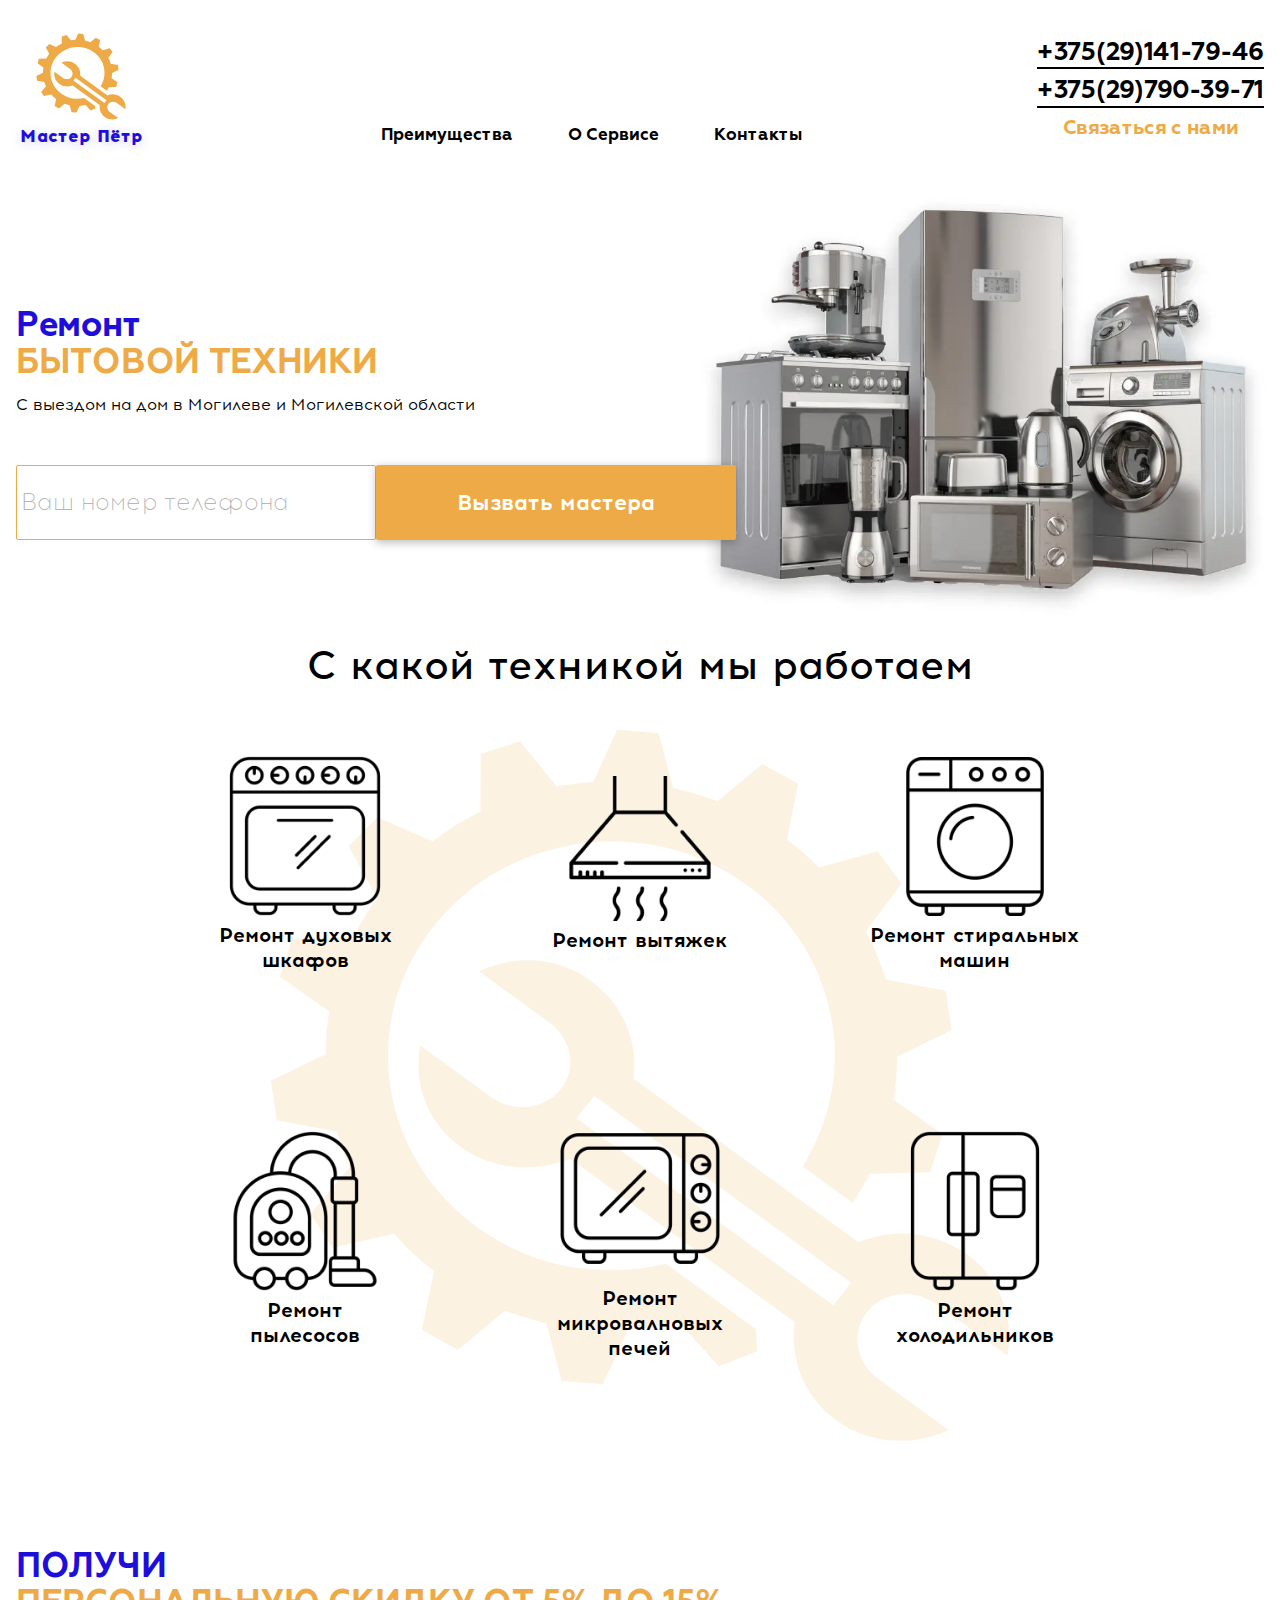
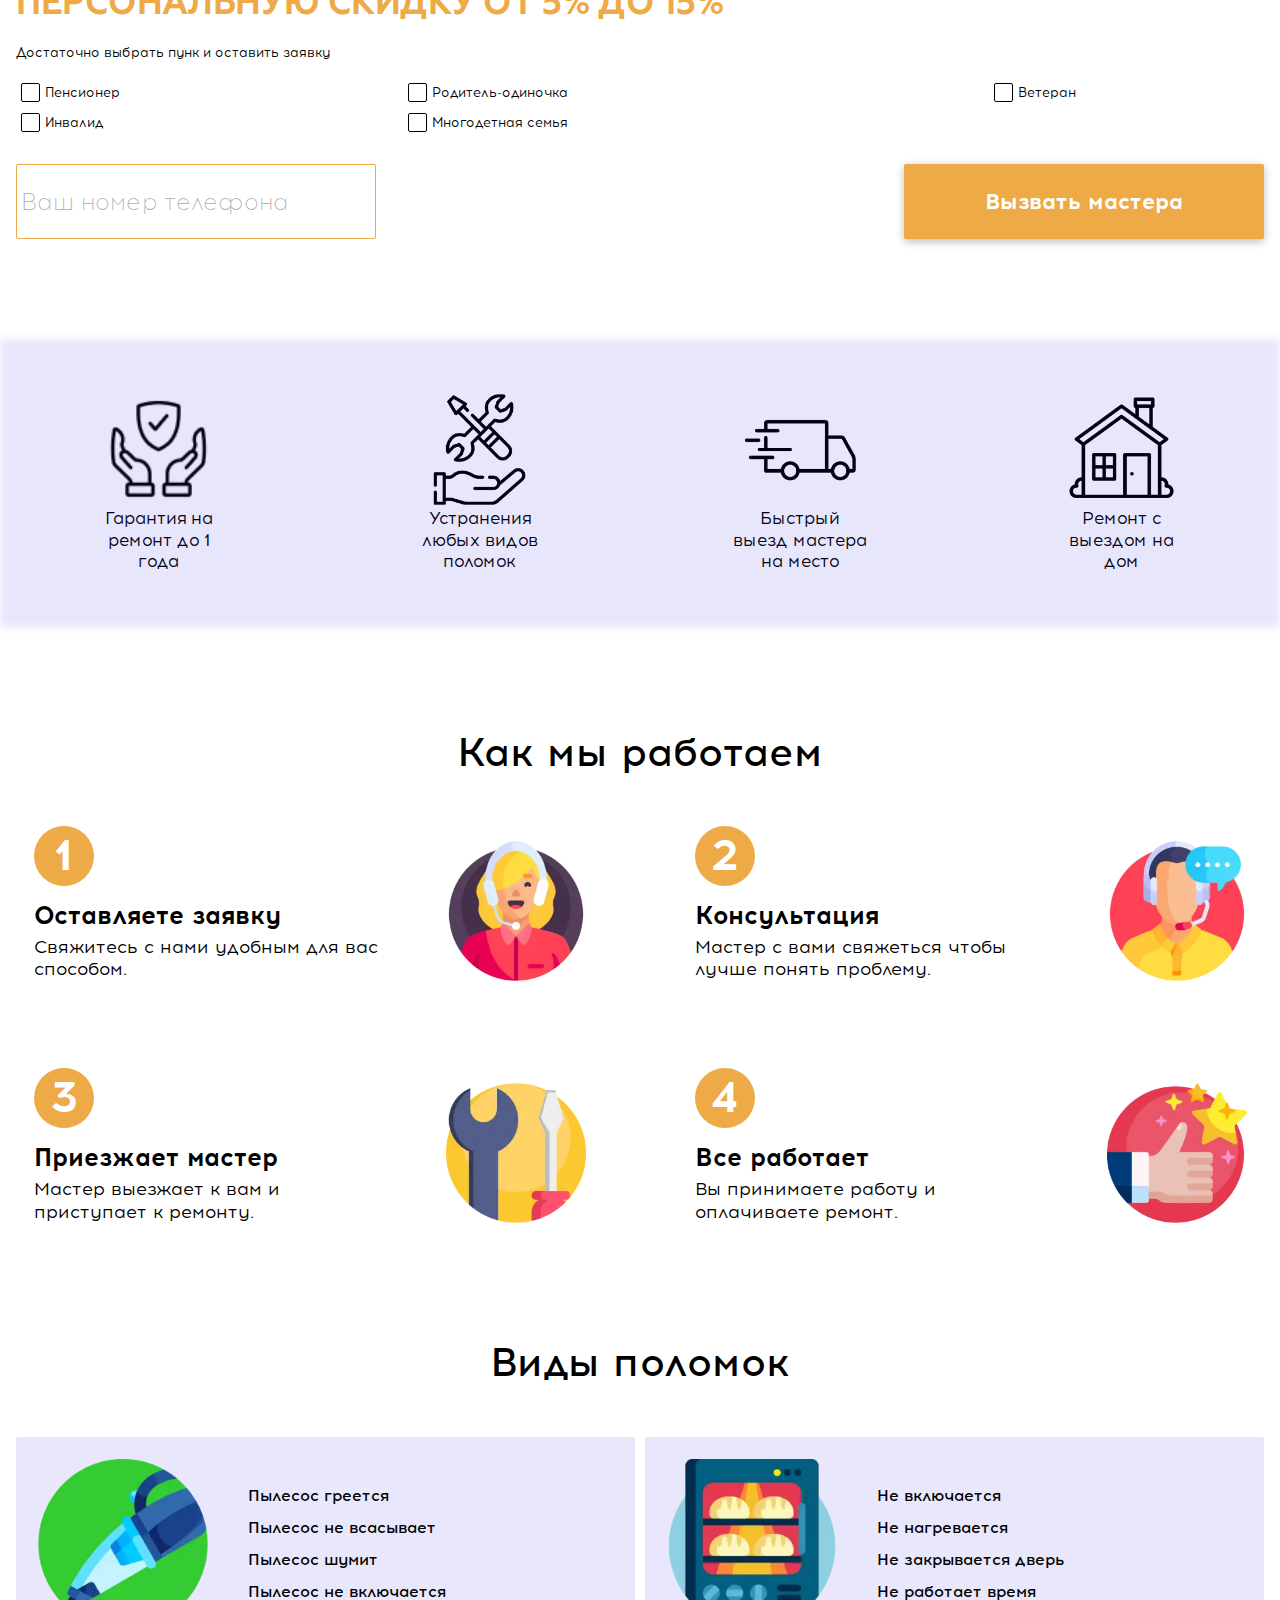
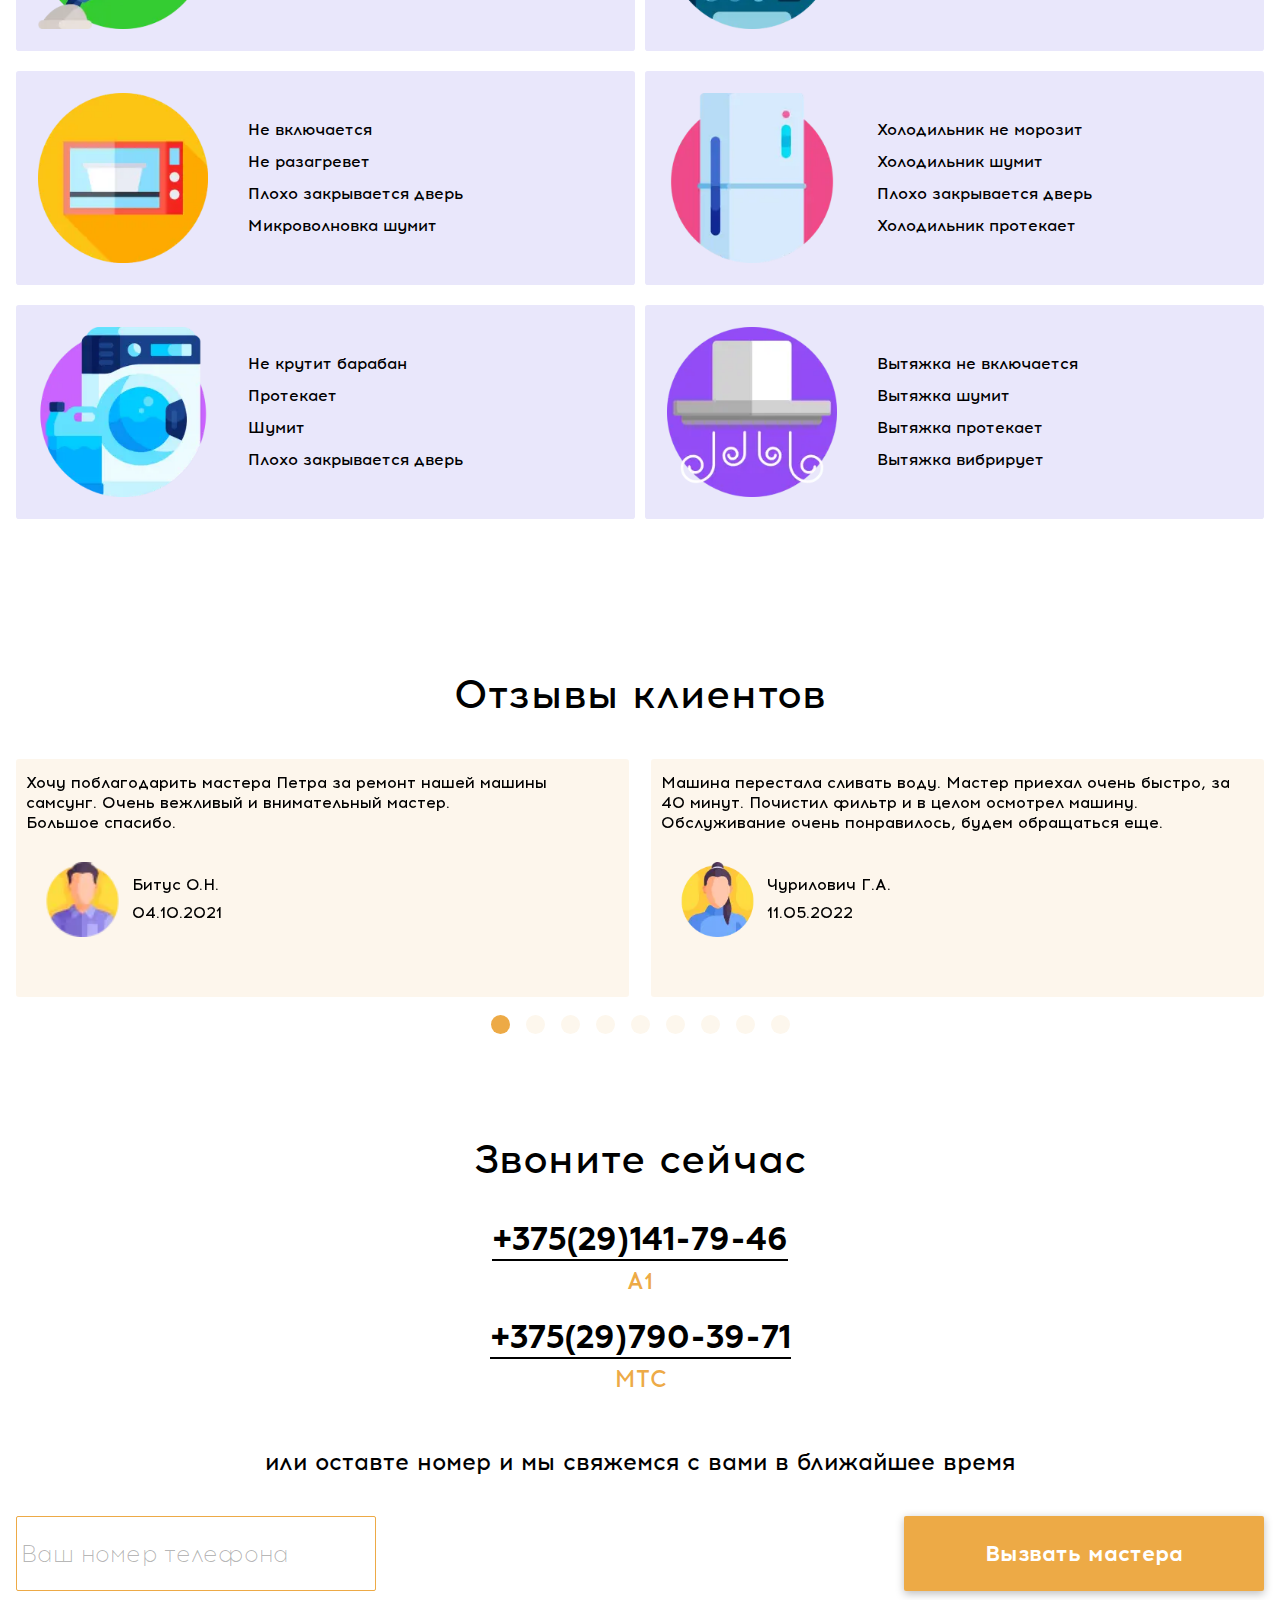
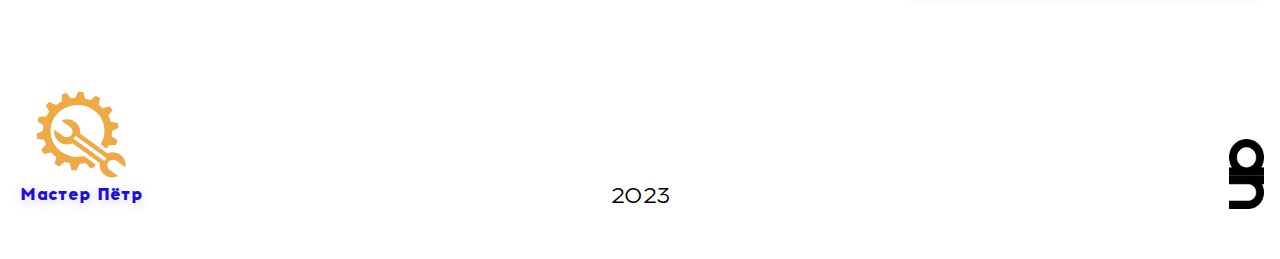
==== commit a41cacfa: "part3" ====
--- a/index.html
+++ b/index.html
@@ -4,13 +4,17 @@
 <head>
 	<title>Мастер Пётр - Ремонт бытовой техники c выездом на дом в Могилеве и Могилевской области</title>
 	<meta charset="UTF-8">
-	<meta name="format-detection" content="telephone=no">
+	<!-- <meta name="format-detection" content="telephone=no"> -->
+	<meta name="description" content="Мастер Пётр, Ремонт бытовой техники c выездом на дом в Могилеве и Могилевской области">
 	<!-- <style>body{opacity: 0;}</style> -->
-	<link rel="stylesheet" href="css/style.min.css?_v=20230217075345">
+	<link rel="stylesheet" href="css/style.min.css?_v=20230217094409">
 	<link rel="shortcut icon" href="favicon.ico">
 	<!-- <meta name="robots" content="noindex, nofollow"> -->
-	<meta name="viewport" content="width=device-width, initial-scale=1.0">
+	<!-- <meta name="viewport" content="width=device-width, initial-scale=1.0"> -->
+	<meta name="viewport" content="width=device-width, user-scalable=0, initial-scale=1.0, maximum-scale=1.0, minimum-scale=1.0">
+
 </head>
+
 
 <body>
 	<div class="wrapper">
@@ -439,7 +443,7 @@
 </div>
  -->
 
-	<script src="js/app.min.js?_v=20230217075345"></script>
+	<script src="js/app.min.js?_v=20230217094409"></script>
 </body>
 
 </html>--- a/css/style.min.css
+++ b/css/style.min.css
@@ -1 +1 @@
-@charset "UTF-8";@font-face{font-family:Acrom;font-display:swap;src:url(../fonts/Acrom-Bold.woff2) format("woff2"),url(../fonts/Acrom-Bold.woff) format("woff");font-weight:700;font-style:normal}@font-face{font-family:Acrom;font-display:swap;src:url(../fonts/Acrom-ExtraBold.woff2) format("woff2"),url(../fonts/Acrom-ExtraBold.woff) format("woff");font-weight:800;font-style:normal}@font-face{font-family:Acrom;font-display:swap;src:url(../fonts/Acrom-Light.woff2) format("woff2"),url(../fonts/Acrom-Light.woff) format("woff");font-weight:300;font-style:normal}@font-face{font-family:Acrom;font-display:swap;src:url(../fonts/Acrom-Medium.woff2) format("woff2"),url(../fonts/Acrom-Medium.woff) format("woff");font-weight:500;font-style:normal}@font-face{font-family:Acrom;font-display:swap;src:url(../fonts/Acrom-Regular.woff2) format("woff2"),url(../fonts/Acrom-Regular.woff) format("woff");font-weight:400;font-style:normal}@font-face{font-family:Geometria;font-display:swap;src:url(../fonts/Geometria-Bold.woff2) format("woff2"),url(../fonts/Geometria-Bold.woff) format("woff");font-weight:700;font-style:normal}@font-face{font-family:Geometria_Medium;font-display:swap;src:url(../fonts/Geometria_Medium.woff2) format("woff2"),url(../fonts/Geometria_Medium.woff) format("woff");font-weight:400;font-style:normal}*{padding:0;margin:0;border:0}*,:after,:before{-webkit-box-sizing:border-box;box-sizing:border-box}body,html{height:100%;min-width:428px}body{color:#000;line-height:1.25;font-family:Acrom,-apple-system,system-ui,BlinkMacSystemFont,"Segoe UI",Roboto,"Helvetica Neue",Arial,sans-serif;font-size:.8125rem;-ms-text-size-adjust:100%;-moz-text-size-adjust:100%;-webkit-text-size-adjust:100%;-webkit-font-smoothing:antialiased;-moz-osx-font-smoothing:grayscale}button,input,textarea{font-family:Acrom;font-size:inherit}button{cursor:pointer;color:inherit;background-color:inherit}a{color:inherit}a:link,a:visited{text-decoration:none}a:hover{text-decoration:none}ul li{list-style:none}img{vertical-align:top}h1,h2,h3,h4,h5,h6{font-weight:inherit;font-size:inherit}.lock body{overflow:hidden;-ms-touch-action:none;touch-action:none}.wrapper{min-height:100%;display:-webkit-box;display:-ms-flexbox;display:flex;-webkit-box-orient:vertical;-webkit-box-direction:normal;-ms-flex-direction:column;flex-direction:column;overflow:hidden}.wrapper>main{-webkit-box-flex:1;-ms-flex:1 1 auto;flex:1 1 auto}.wrapper>*{min-width:0}[class*=__container]{max-width:90rem;-webkit-box-sizing:content-box;box-sizing:content-box;margin:0 auto;padding:0 1rem}[class*=-ibg]{position:relative}[class*=-ibg] img{position:absolute;width:100%;height:100%;top:0;left:0;-o-object-fit:cover;object-fit:cover}[class*=-ibg_contain] img{-o-object-fit:contain;object-fit:contain}.bt-line{position:relative}.bt-line::after{content:"";position:absolute;bottom:0;left:0;width:100%;height:1px;background-color:#000;-webkit-transition:all .3s ease 0s;-o-transition:all .3s ease 0s;transition:all .3s ease 0s}.main-title{font-family:Geometria;font-size:2.125rem;line-height:1.1;color:#edaa46;letter-spacing:-.3px}.main-title span{color:#1e0edc}.title{font-size:22px;font-weight:500;text-align:center}.form__row{display:-webkit-box;display:-ms-flexbox;display:flex;-webkit-box-orient:vertical;-webkit-box-direction:normal;-ms-flex-direction:column;flex-direction:column;gap:1.375rem}.form__btn,.form__tel{height:3.125rem}.form__tel{border:.4px solid #edaa46;border-radius:2px;padding:8px 4px;font-size:1rem;font-weight:300}.form__tel::-webkit-input-placeholder{color:rgba(0,0,0,.3)}.form__tel::-moz-placeholder{color:rgba(0,0,0,.3)}.form__tel:-ms-input-placeholder{color:rgba(0,0,0,.3)}.form__tel::-ms-input-placeholder{color:rgba(0,0,0,.3)}.form__tel::placeholder{color:rgba(0,0,0,.3)}.form__tel._form-error{border-color:red}.form__btn{background:#edaa46;-webkit-box-shadow:0 2.07547px 8.30189px rgba(0,0,0,.25);box-shadow:0 2.07547px 8.30189px rgba(0,0,0,.25);border-radius:2.07547px;font-weight:700;font-size:1.375rem;color:#fff;-webkit-transition:all .3s ease 0s;-o-transition:all .3s ease 0s;transition:all .3s ease 0s}.form__checkbox{display:-ms-grid;display:grid;-ms-grid-columns:31% 47% 22%;grid-template-columns:31% 47% 22%;row-gap:8px;padding-bottom:30px}.form__checkbox-item{display:-webkit-inline-box;display:-ms-inline-flexbox;display:inline-flex;-webkit-box-align:center;-ms-flex-align:center;align-items:center}.form__checkbox-item input{display:none}.form__checkbox-item input:checked+.form__checkbox-label::before{opacity:1}.form__checkbox-label{position:relative;padding:.1875rem .1875rem .1875rem 1.8125rem;cursor:pointer}.form__checkbox-label::after{content:"";position:absolute;top:1px;right:0;bottom:0;left:5px;border:.3px solid #000;border-radius:2px;width:1.1875rem;height:1.1875rem}.no-webp .form__checkbox-label::before{background:center/cover no-repeat url(../img/V.png)}.form__checkbox-label::before{content:"";position:absolute;top:50%;left:15px;-webkit-transform:translate(-50%,-50%);-ms-transform:translate(-50%,-50%);transform:translate(-50%,-50%);width:.625rem;height:.4375rem;-webkit-transition:opacity .3s ease 0s;-o-transition:opacity .3s ease 0s;transition:opacity .3s ease 0s;opacity:0}.header__wrapper{min-height:151px;display:-webkit-box;display:-ms-flexbox;display:flex;-webkit-box-pack:justify;-ms-flex-pack:justify;justify-content:space-between;-webkit-box-align:center;-ms-flex-align:center;align-items:center}.header__contacts{display:-webkit-box;display:-ms-flexbox;display:flex;-webkit-box-orient:vertical;-webkit-box-direction:normal;-ms-flex-direction:column;flex-direction:column;-webkit-box-align:center;-ms-flex-align:center;align-items:center;font-family:Geometria;padding-top:27px;padding-right:6px;letter-spacing:-.3px}.header__tel:link{font-weight:500;font-size:1.3125rem;line-height:1.23;-webkit-transition:color .3s ease 0s;-o-transition:color .3s ease 0s;transition:color .3s ease 0s;margin-bottom:6px}.header__contacts-text{color:#edaa46;font-weight:500;letter-spacing:0}.logo{font-family:Acrom;display:-webkit-box;display:-ms-flexbox;display:flex;-webkit-box-orient:vertical;-webkit-box-direction:normal;-ms-flex-direction:column;flex-direction:column;-webkit-box-align:center;-ms-flex-align:center;align-items:center;width:87px;height:79px}.logo__img{width:53px;height:51px;margin-bottom:5px}.logo__text{font-size:.75rem;color:#1e0edc;font-weight:800;text-shadow:0 1.975px 11.85px rgba(30,14,220,.2)}.menu{display:none}.menu__list{display:-webkit-box;display:-ms-flexbox;display:flex}.menu__list li:not(:last-child){margin-right:3.4375rem}.footer{padding-bottom:3.125rem}.footer__wrapper{display:-webkit-box;display:-ms-flexbox;display:flex;-webkit-box-pack:justify;-ms-flex-pack:justify;justify-content:space-between;-webkit-box-align:end;-ms-flex-align:end;align-items:flex-end;position:relative}.footer__year{position:absolute;left:50%;bottom:0;-webkit-transform:translateX(-50%);-ms-transform:translateX(-50%);transform:translateX(-50%)}.footer__designer img{width:22px;height:43px}.main-screen{padding-bottom:6.25rem}.main-screen__container{position:relative}.main-screen__h1{font-size:0;position:absolute;visibility:hidden}.main-screen__image{margin:0 -32px;padding-top:16px;width:calc(100% + 64px)}.main-screen__image img{width:100%}.main-screen__title{margin-top:1.75rem;margin-bottom:.6875rem}.main-screen__text{font-size:1rem;margin-bottom:3.125rem}.we-work{padding-bottom:5.625rem}.we-work__title{margin-bottom:3.125rem}.we-work__grid{position:relative;display:-ms-grid;display:grid;justify-items:center;-ms-grid-columns:(1fr)[2];grid-template-columns:repeat(2,1fr);row-gap:1.25rem}.we-work__grid::after{content:"";background:center/contain no-repeat url(../img/logo.svg);width:92%;height:100%;position:absolute;-webkit-transform:translateY(-2%);-ms-transform:translateY(-2%);transform:translateY(-2%);z-index:-1;opacity:.15}.we-work__item{height:9.375rem;display:-webkit-box;display:-ms-flexbox;display:flex;-webkit-box-orient:vertical;-webkit-box-direction:normal;-ms-flex-direction:column;flex-direction:column;-webkit-box-align:center;-ms-flex-align:center;align-items:center;-webkit-box-pack:center;-ms-flex-pack:center;justify-content:center;padding:.3125rem}.item-we-work{width:8.125rem}.item-we-work img{margin-bottom:7px;width:4.6875rem}.item-we-work span{font-weight:700;text-align:center}.discount{padding-bottom:6.25rem}.discount__title{margin-bottom:1.25rem}.discount__text{margin-bottom:1.3125rem}.advantages{padding:3.4375rem 0;position:relative}.advantages::before{content:"";position:absolute;top:0;left:0;right:0;bottom:0;background:rgba(30,14,220,.1);-webkit-filter:blur(3.73698px);filter:blur(3.73698px)}.advantages__grid{display:-ms-grid;display:grid;justify-items:center;gap:55px 35px;-ms-grid-columns:(1fr)[2];grid-template-columns:repeat(2,1fr);padding:0 15px}.advantages__item{width:10rem;padding:0 1rem;display:-webkit-box;display:-ms-flexbox;display:flex;-webkit-box-orient:vertical;-webkit-box-direction:normal;-ms-flex-direction:column;flex-direction:column;-webkit-box-pack:center;-ms-flex-pack:center;justify-content:center;-webkit-box-align:center;-ms-flex-align:center;align-items:center}.advantages__item img{margin-bottom:3px;width:4.9375rem;height:4.9375rem}.advantages__item span{text-align:center;display:inline-block}.advantages__item span:nth-child(2){margin:0 -3px}.work{padding-top:6.25rem;padding-bottom:5.9375rem}.work__title{margin-bottom:2.5rem}.item-work{padding:8.5px 17.5px;display:-webkit-box;display:-ms-flexbox;display:flex;-webkit-box-pack:justify;-ms-flex-pack:justify;justify-content:space-between;-webkit-column-gap:60px;-moz-column-gap:60px;column-gap:60px}.item-work:not(:last-child){margin-bottom:.625rem}.item-work img{width:80px;height:80px;margin-top:5px}.item-work__num{width:1.875rem;height:1.875rem;border-radius:50%;background-color:#edaa46;color:#fff;font-weight:700;font-size:17px;display:-webkit-box;display:-ms-flexbox;display:flex;-webkit-box-pack:center;-ms-flex-pack:center;justify-content:center;-webkit-box-align:center;-ms-flex-align:center;align-items:center;margin-bottom:7px}.item-work__title{font-weight:700;display:inline-block;margin-bottom:.3125rem}.breaking{padding-bottom:6.25rem}.breaking__title{margin-bottom:3.125rem}.item-breaking{background:#e9e7fb;border-radius:2.8px;padding:1.375rem;display:-webkit-box;display:-ms-flexbox;display:flex;-webkit-box-align:center;-ms-flex-align:center;align-items:center;-webkit-column-gap:40px;-moz-column-gap:40px;column-gap:40px}.item-breaking:not(:last-child){margin-bottom:1.25rem}.item-breaking img{width:7.8125rem;height:7.8125rem}.item-breaking__item{font-weight:500}.item-breaking__item:not(:last-child){margin-bottom:.75rem}.testimonials{padding-bottom:6.25rem}.testimonials__title{margin-bottom:2.5rem}.testimonials__swiper{margin-bottom:1.125rem}.testimonials__slider-pagging{display:-webkit-box;display:-ms-flexbox;display:flex;-webkit-box-pack:center;-ms-flex-pack:center;justify-content:center;gap:1rem}.testimonials__slider-pagging .swiper-pagination-bullet{cursor:pointer;width:1.1875rem;height:1.1875rem;border-radius:50%;background-color:#fdf7ed;-webkit-transition:all .3s ease 0s;-o-transition:all .3s ease 0s;transition:all .3s ease 0s}.testimonials__slider-pagging .swiper-pagination-bullet-active{background-color:#edaa46}.testimonials-item{background:rgba(237,170,70,.1);border-radius:3px;padding:.625rem;font-weight:500}.testimonials-item__text{margin-bottom:1.4375rem}.testimonials-item__haeder{display:-webkit-box;display:-ms-flexbox;display:flex;gap:.75rem;-webkit-box-align:center;-ms-flex-align:center;align-items:center;padding:6px 19px}.testimonials-item img{width:3.5625rem;height:3.5625rem}.testimonials-item__content{display:-webkit-box;display:-ms-flexbox;display:flex;-webkit-box-orient:vertical;-webkit-box-direction:normal;-ms-flex-direction:column;flex-direction:column;gap:.5rem}.call{padding-bottom:6.25rem}.call__content{margin-bottom:2.5rem}.call__title{margin-bottom:2.3125rem}.call__contacts{margin-bottom:3.125rem}.call__contacts-item{display:-webkit-box;display:-ms-flexbox;display:flex;-webkit-box-orient:vertical;-webkit-box-direction:normal;-ms-flex-direction:column;flex-direction:column;-webkit-box-align:center;-ms-flex-align:center;align-items:center;-webkit-box-pack:center;-ms-flex-pack:center;justify-content:center;margin-bottom:1.125rem}.call__contacts-tel:link{font-weight:500;font-size:1.375rem;-webkit-transition:color .3s ease 0s;-o-transition:color .3s ease 0s;transition:color .3s ease 0s;font-family:Geometria}.call__contacts-operator{font-weight:500;font-size:16px;line-height:1.75;color:#edaa46}.call__text{font-size:1.375rem;font-weight:500;text-align:center;padding:0 10px;line-height:1.18}.swiper{overflow:hidden}.swiper-wrapper{width:100%;height:100%;-webkit-box-sizing:content-box;box-sizing:content-box;display:-webkit-box;display:-ms-flexbox;display:flex;position:relative}.swiper-vertical .swiper-wrapper{-webkit-box-orient:vertical;-webkit-box-direction:normal;-ms-flex-direction:column;flex-direction:column}.swiper-autoheight .swiper-wrapper{-webkit-box-align:start;-ms-flex-align:start;align-items:flex-start}.swiper-initialized .swiper-slide{-ms-flex-negative:0;flex-shrink:0}.swiper-android .swiper-slide,.swiper-android .swiper-wrapper{-webkit-transform:translate3d(0,0,0);transform:translate3d(0,0,0)}.swiper-button-lock{display:none!important}@media (min-width:47.99875em){.work__wrapper{display:-ms-grid;display:grid;-ms-grid-columns:(1fr)[2];grid-template-columns:repeat(2,1fr)}.breaking__wrapper{display:-ms-grid;display:grid;-ms-grid-columns:(1fr)[2];grid-template-columns:repeat(2,1fr);-webkit-column-gap:.625rem;-moz-column-gap:.625rem;column-gap:.625rem;row-gap:1.25rem}.item-breaking{height:100%}.item-breaking:not(:last-child){margin-bottom:0}}@media (min-width:63.99875em){.bt-line::after{height:2px}.title{font-size:40px}.form__row{-webkit-box-orient:horizontal;-webkit-box-direction:normal;-ms-flex-direction:row;flex-direction:row}.form__row_sb{-webkit-box-pack:justify;-ms-flex-pack:justify;justify-content:space-between}.form__btn,.form__tel{height:4.6875rem;width:22.5rem}.form__tel{font-size:1.4375rem}.header__wrapper{-webkit-box-align:end;-ms-flex-align:end;align-items:flex-end}.header__contacts{padding-right:0;padding-bottom:10px}.header__tel:link{font-size:1.5625rem;margin-bottom:8px}.header__contacts-text{font-size:1.25rem}.logo{width:130px;height:118px}.logo__img{width:90px;height:87px}.logo__text{font-size:1.125rem}.menu{display:block;font-family:Geometria;padding-bottom:.3125rem}.menu__link{font-size:1.0625rem;font-weight:500;-webkit-transition:color .3s ease 0s;-o-transition:color .3s ease 0s;transition:color .3s ease 0s}.footer__year{font-size:22px}.footer__designer img{width:35px;height:70px}.main-screen{padding-top:130px}.main-screen__image{position:absolute;right:0;bottom:0;-webkit-transform:translate(-5%,17%);-ms-transform:translate(-5%,17%);transform:translate(-5%,17%);z-index:-1;width:37.5rem;height:27.9375rem}.we-work__grid{-ms-grid-columns:(1fr)[3];grid-template-columns:repeat(3,1fr);-ms-grid-rows:(21.5625rem)[2];grid-template-rows:repeat(2,21.5625rem);row-gap:1.875rem;padding:0 7.625rem}.we-work__item{height:15.625rem}.item-we-work{width:100%}.item-we-work img{width:10rem}.item-we-work span{font-size:20px}.advantages__grid{padding:0;-ms-grid-columns:(1fr)[4];grid-template-columns:repeat(4,1fr)}.advantages__item img{width:6.9375rem;height:6.9375rem;margin-bottom:3px}.advantages__item span{font-size:1.0625rem}.work__wrapper{gap:60px 74px}.item-work img{width:140px;height:140px;margin-top:15px}.item-work__num{width:3.75rem;height:3.75rem;font-size:43px;margin-bottom:14px}.item-work__title{font-size:25px}.item-work__text{font-size:18px}.breaking{padding-bottom:9.375rem}.item-breaking img{width:10.625rem;height:10.625rem}.item-breaking__item{font-size:16px}.testimonials-item{padding:14px 10px;font-size:1rem}.testimonials-item img{width:4.6875rem;height:4.6875rem}.call__contacts-tel:link{font-size:32px}.call__contacts-operator{font-size:23px}.call__text{font-size:23px}}@media (min-width:63.99875em) and (any-hover:hover){.header__tel:link:hover{color:#edaa46}.menu__link:hover{color:#edaa46}.call__contacts-tel:link:hover{color:#edaa46}}@media (min-width:99.99875em){.main-title{font-size:82px}.title{font-size:64px}.form__btn,.form__tel{height:6.25rem;width:29.1875rem}.form__tel{font-size:2rem;padding:8px}.form__btn{font-size:2rem}.form__checkbox{-ms-grid-columns:29.5% 49% 21.5%;grid-template-columns:29.5% 49% 21.5%;row-gap:45px;margin-right:-2.8125rem;padding-bottom:85px}.form__checkbox-label{padding:.1875rem .1875rem .1875rem 5.625rem}.form__checkbox-label::after{left:10px;top:5px;border-radius:5px;border-width:1px;width:2.9375rem;height:2.9375rem}.form__checkbox-label::before{left:33px;width:1.25rem;height:.9375rem}.form__checkbox-text{font-size:2.5rem}.header__logo{margin-right:5.125rem}.header__contacts{padding-bottom:20px}.header__tel:link{font-size:2rem}.logo{width:223px;height:200px;padding-top:.875rem}.logo__img{width:134px;height:130px}.logo__text{font-size:2rem}.menu{padding-bottom:1.125rem}.menu__list li:not(:last-child){margin-right:5rem}.menu__link{font-size:1.25rem}.footer__year{font-size:32px}.footer__designer img{width:50px;height:100px}.main-screen{padding-top:210px;padding-bottom:12.5rem}.main-screen__image{-webkit-transform:translate(18%,6%);-ms-transform:translate(18%,6%);transform:translate(18%,6%);width:54.4375rem;height:40rem}.main-screen__title{margin-bottom:33px}.main-screen__text{font-size:2.5rem;width:50%;margin-bottom:6.0625rem}.we-work{padding-bottom:11.5625rem}.we-work__title{margin-bottom:5rem}.we-work__grid{-ms-grid-rows:(27.8125rem)[2];grid-template-rows:repeat(2,27.8125rem);row-gap:3.125rem;padding:0 7.625rem}.we-work__grid::after{width:1008px;height:970px;-webkit-transform:translateY(1%);-ms-transform:translateY(1%);transform:translateY(1%)}.we-work__item{height:27.8125rem}.item-we-work img{width:11.875rem}.item-we-work span{font-size:32px}.discount{padding-bottom:12.5rem}.discount__wrapper{padding:0 7.625rem}.discount__title{margin-bottom:1.5625rem}.discount__text{font-size:40px;margin-bottom:3.75rem}.advantages{padding:7.3125rem 0}.advantages__item{width:100%;padding:0}.advantages__item:nth-child(1){width:18.125rem;-ms-grid-column-align:start;justify-self:start}.advantages__item:nth-child(2){width:18.8125rem}.advantages__item:nth-child(3){width:18.3125rem}.advantages__item:nth-child(4){width:16.375rem;-ms-grid-column-align:end;justify-self:end}.advantages__item img{margin-bottom:10px;width:12.0625rem;height:12.0625rem}.advantages__item span{font-size:32px}.work{padding-top:195px;padding-bottom:225px}.work__title{margin-bottom:5.9375rem}.work__wrapper{gap:120px 148px}.item-work{padding:0 55px 0 0;-webkit-column-gap:25px;-moz-column-gap:25px;column-gap:25px}.item-work img{width:223px;height:223px;margin-top:20px}.item-work__num{width:6.3125rem;height:6.3125rem;font-size:64px;margin-bottom:22px}.item-work__title{font-size:32px;margin-bottom:20px}.item-work__text{font-size:24px}.breaking{padding-bottom:12.5rem}.breaking__title{margin-bottom:6.25rem}.breaking__wrapper{-webkit-column-gap:1.25rem;-moz-column-gap:1.25rem;column-gap:1.25rem;row-gap:3.75rem}.item-breaking{padding:39px 40px 39px 53px;-webkit-column-gap:80px;-moz-column-gap:80px;column-gap:80px}.item-breaking img{width:13.9375rem;height:13.9375rem}.item-breaking__item{font-size:24px}.testimonials{padding-bottom:8.4375rem}.testimonials__title{margin-bottom:6.25rem}.testimonials__slider-pagging .swiper-pagination-bullet{width:1.375rem;height:1.375rem}.testimonials-item{padding:22px 17px;font-size:1.5rem}.testimonials-item__haeder{padding:0}.testimonials-item img{width:6.375rem;height:6.375rem}.call__content{padding:0 7.625rem}.call__title{margin-bottom:5.3125rem}.call__contacts{display:-webkit-box;display:-ms-flexbox;display:flex;-webkit-box-align:center;-ms-flex-align:center;align-items:center;-webkit-box-pack:justify;-ms-flex-pack:justify;justify-content:space-between;margin-bottom:95px}.call__contacts-item{margin-bottom:0}.call__contacts-tel:link{font-size:48px}.call__contacts-operator{font-size:36px}.call__text{font-size:32px;margin-bottom:85px}.call__form{padding:0 7.625rem}}@media (any-hover:hover){.bt-line:hover::after{background-color:#edaa46}.form__btn:hover{-webkit-box-shadow:0 5px 15px rgba(0,0,0,.4);box-shadow:0 5px 15px rgba(0,0,0,.4);background-color:#ec9613}}.webp .form__checkbox-label::before{background:center/cover no-repeat url(../img/V.webp)}+@charset "UTF-8";@font-face{font-family:Acrom;font-display:swap;src:url(../fonts/Acrom-Bold.woff2) format("woff2"),url(../fonts/Acrom-Bold.woff) format("woff");font-weight:700;font-style:normal}@font-face{font-family:Acrom;font-display:swap;src:url(../fonts/Acrom-ExtraBold.woff2) format("woff2"),url(../fonts/Acrom-ExtraBold.woff) format("woff");font-weight:800;font-style:normal}@font-face{font-family:Acrom;font-display:swap;src:url(../fonts/Acrom-Light.woff2) format("woff2"),url(../fonts/Acrom-Light.woff) format("woff");font-weight:300;font-style:normal}@font-face{font-family:Acrom;font-display:swap;src:url(../fonts/Acrom-Medium.woff2) format("woff2"),url(../fonts/Acrom-Medium.woff) format("woff");font-weight:500;font-style:normal}@font-face{font-family:Acrom;font-display:swap;src:url(../fonts/Acrom-Regular.woff2) format("woff2"),url(../fonts/Acrom-Regular.woff) format("woff");font-weight:400;font-style:normal}@font-face{font-family:Geometria;font-display:swap;src:url(../fonts/Geometria-Bold.woff2) format("woff2"),url(../fonts/Geometria-Bold.woff) format("woff");font-weight:700;font-style:normal}@font-face{font-family:Geometria_Medium;font-display:swap;src:url(../fonts/Geometria_Medium.woff2) format("woff2"),url(../fonts/Geometria_Medium.woff) format("woff");font-weight:400;font-style:normal}*{padding:0;margin:0;border:0}*,:after,:before{-webkit-box-sizing:border-box;box-sizing:border-box}body,html{height:100%;min-width:396px}body{color:#000;line-height:1.25;font-family:Acrom,-apple-system,system-ui,BlinkMacSystemFont,"Segoe UI",Roboto,"Helvetica Neue",Arial,sans-serif;font-size:.8125rem;-ms-text-size-adjust:100%;-moz-text-size-adjust:100%;-webkit-text-size-adjust:100%;-webkit-font-smoothing:antialiased;-moz-osx-font-smoothing:grayscale}button,input,textarea{font-family:Acrom;font-size:inherit}button{cursor:pointer;color:inherit;background-color:inherit}a{color:inherit}a:link,a:visited{text-decoration:none}a:hover{text-decoration:none}ul li{list-style:none}img{vertical-align:top}h1,h2,h3,h4,h5,h6{font-weight:inherit;font-size:inherit}.lock body{overflow:hidden;-ms-touch-action:none;touch-action:none}.wrapper{min-height:100%;display:-webkit-box;display:-ms-flexbox;display:flex;-webkit-box-orient:vertical;-webkit-box-direction:normal;-ms-flex-direction:column;flex-direction:column;overflow:hidden}.wrapper>main{-webkit-box-flex:1;-ms-flex:1 1 auto;flex:1 1 auto}.wrapper>*{min-width:0}[class*=__container]{max-width:90rem;-webkit-box-sizing:content-box;box-sizing:content-box;margin:0 auto;padding:0 1rem}[class*=-ibg]{position:relative}[class*=-ibg] img{position:absolute;width:100%;height:100%;top:0;left:0;-o-object-fit:cover;object-fit:cover}[class*=-ibg_contain] img{-o-object-fit:contain;object-fit:contain}.bt-line{position:relative}.bt-line::after{content:"";position:absolute;bottom:0;left:0;width:100%;height:1px;background-color:#000;-webkit-transition:all .3s ease 0s;-o-transition:all .3s ease 0s;transition:all .3s ease 0s}.main-title{font-family:Geometria;font-size:2.125rem;line-height:1.1;color:#edaa46;letter-spacing:-.3px}.main-title span{color:#1e0edc}.title{font-size:22px;font-weight:500;text-align:center}.form__row{display:-webkit-box;display:-ms-flexbox;display:flex;-webkit-box-orient:vertical;-webkit-box-direction:normal;-ms-flex-direction:column;flex-direction:column}.form__btn,.form__tel{height:3.125rem}.form__tel{margin-bottom:1.375rem;border:.4px solid #edaa46;border-radius:2px;padding:8px 4px;font-size:1rem;font-weight:300}.form__tel::-webkit-input-placeholder{color:rgba(0,0,0,.3)}.form__tel::-moz-placeholder{color:rgba(0,0,0,.3)}.form__tel:-ms-input-placeholder{color:rgba(0,0,0,.3)}.form__tel::-ms-input-placeholder{color:rgba(0,0,0,.3)}.form__tel::placeholder{color:rgba(0,0,0,.3)}.form__tel._form-error{border-color:red}.form__btn{background:#edaa46;-webkit-box-shadow:0 2.07547px 8.30189px rgba(0,0,0,.25);box-shadow:0 2.07547px 8.30189px rgba(0,0,0,.25);border-radius:2.07547px;font-weight:700;font-size:1.375rem;color:#fff;-webkit-transition:all .3s ease 0s;-o-transition:all .3s ease 0s;transition:all .3s ease 0s}.form__checkbox{display:-ms-grid;display:grid;-ms-grid-columns:31% 47% 22%;grid-template-columns:31% 47% 22%;row-gap:8px;padding-bottom:30px}.form__checkbox-item{display:-webkit-inline-box;display:-ms-inline-flexbox;display:inline-flex;-webkit-box-align:center;-ms-flex-align:center;align-items:center}.form__checkbox-item input{display:none}.form__checkbox-item input:checked+.form__checkbox-label::before{opacity:1}.form__checkbox-label{position:relative;padding:.1875rem .1875rem .1875rem 1.8125rem;cursor:pointer}.form__checkbox-label::after{content:"";position:absolute;top:1px;right:0;bottom:0;left:5px;border:.3px solid #000;border-radius:2px;width:1.1875rem;height:1.1875rem}.no-webp .form__checkbox-label::before{background:center/cover no-repeat url(../img/V.png)}.form__checkbox-label::before{content:"";position:absolute;top:50%;left:15px;-webkit-transform:translate(-50%,-50%);-ms-transform:translate(-50%,-50%);transform:translate(-50%,-50%);width:.625rem;height:.4375rem;-webkit-transition:opacity .3s ease 0s;-o-transition:opacity .3s ease 0s;transition:opacity .3s ease 0s;opacity:0}.header__wrapper{min-height:151px;display:-webkit-box;display:-ms-flexbox;display:flex;-webkit-box-pack:justify;-ms-flex-pack:justify;justify-content:space-between;-webkit-box-align:center;-ms-flex-align:center;align-items:center}.header__contacts{display:-webkit-box;display:-ms-flexbox;display:flex;-webkit-box-orient:vertical;-webkit-box-direction:normal;-ms-flex-direction:column;flex-direction:column;-webkit-box-align:center;-ms-flex-align:center;align-items:center;font-family:Geometria;padding-top:27px;padding-right:6px;letter-spacing:-.3px}.header__tel:link{font-weight:500;font-size:1.3125rem;line-height:1.23;-webkit-transition:color .3s ease 0s;-o-transition:color .3s ease 0s;transition:color .3s ease 0s;margin-bottom:6px}.header__contacts-text{color:#edaa46;font-weight:500;letter-spacing:0}.logo{font-family:Acrom;display:-webkit-box;display:-ms-flexbox;display:flex;-webkit-box-orient:vertical;-webkit-box-direction:normal;-ms-flex-direction:column;flex-direction:column;-webkit-box-align:center;-ms-flex-align:center;align-items:center;width:87px;height:79px}.logo__img{width:53px;height:51px;margin-bottom:5px}.logo__text{font-size:.75rem;color:#1e0edc;font-weight:800;text-shadow:0 1.975px 11.85px rgba(30,14,220,.2)}.menu{display:none}.menu__list{display:-webkit-box;display:-ms-flexbox;display:flex}.menu__list li:not(:last-child){margin-right:3.4375rem}.footer{padding-bottom:3.125rem}.footer__wrapper{display:-webkit-box;display:-ms-flexbox;display:flex;-webkit-box-pack:justify;-ms-flex-pack:justify;justify-content:space-between;-webkit-box-align:end;-ms-flex-align:end;align-items:flex-end;position:relative}.footer__year{position:absolute;left:50%;bottom:0;-webkit-transform:translateX(-50%);-ms-transform:translateX(-50%);transform:translateX(-50%)}.footer__designer img{width:22px;height:43px}.main-screen{padding-bottom:6.25rem}.main-screen__container{position:relative}.main-screen__h1{font-size:0;position:absolute;visibility:hidden}.main-screen__image{margin:0 -32px;padding-top:16px;width:calc(100% + 64px)}.main-screen__image img{width:100%}.main-screen__title{margin-top:1.75rem;margin-bottom:.6875rem}.main-screen__text{font-size:1rem;margin-bottom:3.125rem}.we-work{padding-bottom:5.625rem}.we-work__title{margin-bottom:3.125rem}.we-work__grid{position:relative;display:-ms-grid;display:grid;justify-items:center;-ms-grid-columns:(1fr)[2];grid-template-columns:repeat(2,1fr);row-gap:1.25rem}.we-work__grid::after{content:"";background:center/contain no-repeat url(../img/logo.svg);width:92%;height:100%;position:absolute;-webkit-transform:translateY(-2%);-ms-transform:translateY(-2%);transform:translateY(-2%);z-index:-1;opacity:.15}.we-work__item{height:9.375rem;display:-webkit-box;display:-ms-flexbox;display:flex;-webkit-box-orient:vertical;-webkit-box-direction:normal;-ms-flex-direction:column;flex-direction:column;-webkit-box-align:center;-ms-flex-align:center;align-items:center;-webkit-box-pack:center;-ms-flex-pack:center;justify-content:center;padding:.3125rem}.item-we-work{width:8.125rem}.item-we-work img{margin-bottom:7px;width:4.6875rem}.item-we-work span{font-weight:700;text-align:center}.discount{padding-bottom:6.25rem}.discount__title{margin-bottom:1.25rem}.discount__text{margin-bottom:1.3125rem}.advantages{padding:3.4375rem 0;position:relative}.advantages::before{content:"";position:absolute;top:0;left:0;right:0;bottom:0;background:rgba(30,14,220,.1);-webkit-filter:blur(3.73698px);filter:blur(3.73698px)}.advantages__grid{display:-ms-grid;display:grid;justify-items:center;gap:55px 35px;-ms-grid-columns:(1fr)[2];grid-template-columns:repeat(2,1fr);padding:0 15px}.advantages__item{width:10rem;padding:0 1rem;display:-webkit-box;display:-ms-flexbox;display:flex;-webkit-box-orient:vertical;-webkit-box-direction:normal;-ms-flex-direction:column;flex-direction:column;-webkit-box-pack:center;-ms-flex-pack:center;justify-content:center;-webkit-box-align:center;-ms-flex-align:center;align-items:center}.advantages__item img{margin-bottom:3px;width:4.9375rem;height:4.9375rem}.advantages__item span{text-align:center;display:inline-block}.advantages__item span:nth-child(2){margin:0 -3px}.work{padding-top:6.25rem;padding-bottom:5.9375rem}.work__title{margin-bottom:2.5rem}.item-work{padding:8.5px 17.5px;display:-webkit-box;display:-ms-flexbox;display:flex;-webkit-box-pack:justify;-ms-flex-pack:justify;justify-content:space-between;-webkit-column-gap:60px;-moz-column-gap:60px;column-gap:60px}.item-work:not(:last-child){margin-bottom:.625rem}.item-work img{width:80px;height:80px;margin-top:5px}.item-work__num{width:1.875rem;height:1.875rem;border-radius:50%;background-color:#edaa46;color:#fff;font-weight:700;font-size:17px;display:-webkit-box;display:-ms-flexbox;display:flex;-webkit-box-pack:center;-ms-flex-pack:center;justify-content:center;-webkit-box-align:center;-ms-flex-align:center;align-items:center;margin-bottom:7px}.item-work__title{font-weight:700;display:inline-block;margin-bottom:.3125rem}.breaking{padding-bottom:6.25rem}.breaking__title{margin-bottom:3.125rem}.item-breaking{background:#e9e7fb;border-radius:2.8px;padding:1.375rem;display:-webkit-box;display:-ms-flexbox;display:flex;-webkit-box-align:center;-ms-flex-align:center;align-items:center;-webkit-column-gap:40px;-moz-column-gap:40px;column-gap:40px}.item-breaking:not(:last-child){margin-bottom:1.25rem}.item-breaking img{width:7.8125rem;height:7.8125rem}.item-breaking__item{font-weight:500}.item-breaking__item:not(:last-child){margin-bottom:.75rem}.testimonials{padding-bottom:6.25rem}.testimonials__title{margin-bottom:2.5rem}.testimonials__swiper{margin-bottom:1.125rem}.testimonials__slider-pagging{display:-webkit-box;display:-ms-flexbox;display:flex;-webkit-box-pack:center;-ms-flex-pack:center;justify-content:center;gap:1rem}.testimonials__slider-pagging .swiper-pagination-bullet{cursor:pointer;width:1.1875rem;height:1.1875rem;border-radius:50%;background-color:#fdf7ed;-webkit-transition:all .3s ease 0s;-o-transition:all .3s ease 0s;transition:all .3s ease 0s}.testimonials__slider-pagging .swiper-pagination-bullet-active{background-color:#edaa46}.testimonials-item{background:rgba(237,170,70,.1);border-radius:3px;padding:.625rem;font-weight:500}.testimonials-item__text{margin-bottom:1.4375rem}.testimonials-item__haeder{display:-webkit-box;display:-ms-flexbox;display:flex;gap:.75rem;-webkit-box-align:center;-ms-flex-align:center;align-items:center;padding:6px 19px}.testimonials-item img{width:3.5625rem;height:3.5625rem}.testimonials-item__content{display:-webkit-box;display:-ms-flexbox;display:flex;-webkit-box-orient:vertical;-webkit-box-direction:normal;-ms-flex-direction:column;flex-direction:column;gap:.5rem}.call{padding-bottom:6.25rem}.call__content{margin-bottom:2.5rem}.call__title{margin-bottom:2.3125rem}.call__contacts{margin-bottom:3.125rem}.call__contacts-item{display:-webkit-box;display:-ms-flexbox;display:flex;-webkit-box-orient:vertical;-webkit-box-direction:normal;-ms-flex-direction:column;flex-direction:column;-webkit-box-align:center;-ms-flex-align:center;align-items:center;-webkit-box-pack:center;-ms-flex-pack:center;justify-content:center;margin-bottom:1.125rem}.call__contacts-tel:link{font-weight:500;font-size:1.375rem;-webkit-transition:color .3s ease 0s;-o-transition:color .3s ease 0s;transition:color .3s ease 0s;font-family:Geometria}.call__contacts-operator{font-weight:500;font-size:16px;line-height:1.75;color:#edaa46}.call__text{font-size:1.375rem;font-weight:500;text-align:center;padding:0 10px;line-height:1.18}.swiper{overflow:hidden}.swiper-wrapper{width:100%;height:100%;-webkit-box-sizing:content-box;box-sizing:content-box;display:-webkit-box;display:-ms-flexbox;display:flex;position:relative}.swiper-vertical .swiper-wrapper{-webkit-box-orient:vertical;-webkit-box-direction:normal;-ms-flex-direction:column;flex-direction:column}.swiper-autoheight .swiper-wrapper{-webkit-box-align:start;-ms-flex-align:start;align-items:flex-start}.swiper-initialized .swiper-slide{-ms-flex-negative:0;flex-shrink:0}.swiper-android .swiper-slide,.swiper-android .swiper-wrapper{-webkit-transform:translate3d(0,0,0);transform:translate3d(0,0,0)}.swiper-button-lock{display:none!important}@media (min-width:47.99875em){.work__wrapper{display:-ms-grid;display:grid;-ms-grid-columns:(1fr)[2];grid-template-columns:repeat(2,1fr)}.breaking__wrapper{display:-ms-grid;display:grid;-ms-grid-columns:(1fr)[2];grid-template-columns:repeat(2,1fr);-webkit-column-gap:.625rem;-moz-column-gap:.625rem;column-gap:.625rem;row-gap:1.25rem}.item-breaking{height:100%}.item-breaking:not(:last-child){margin-bottom:0}}@media (min-width:63.99875em){.bt-line::after{height:2px}.title{font-size:40px}.form__row{-webkit-box-orient:horizontal;-webkit-box-direction:normal;-ms-flex-direction:row;flex-direction:row}.form__row_sb{-webkit-box-pack:justify;-ms-flex-pack:justify;justify-content:space-between}.form__btn,.form__tel{height:4.6875rem;width:22.5rem}.form__tel{font-size:1.4375rem;margin-bottom:0}.header__wrapper{-webkit-box-align:end;-ms-flex-align:end;align-items:flex-end}.header__contacts{padding-right:0;padding-bottom:10px}.header__tel:link{font-size:1.5625rem;margin-bottom:8px}.header__contacts-text{font-size:1.25rem}.logo{width:130px;height:118px}.logo__img{width:90px;height:87px}.logo__text{font-size:1.125rem}.menu{display:block;font-family:Geometria;padding-bottom:.3125rem}.menu__link{font-size:1.0625rem;font-weight:500;-webkit-transition:color .3s ease 0s;-o-transition:color .3s ease 0s;transition:color .3s ease 0s}.footer__year{font-size:22px}.footer__designer img{width:35px;height:70px}.main-screen{padding-top:130px}.main-screen__image{position:absolute;right:0;bottom:0;-webkit-transform:translate(-5%,17%);-ms-transform:translate(-5%,17%);transform:translate(-5%,17%);z-index:-1;width:37.5rem;height:27.9375rem}.we-work__grid{-ms-grid-columns:(1fr)[3];grid-template-columns:repeat(3,1fr);-ms-grid-rows:(21.5625rem)[2];grid-template-rows:repeat(2,21.5625rem);row-gap:1.875rem;padding:0 7.625rem}.we-work__item{height:15.625rem}.item-we-work{width:100%}.item-we-work img{width:10rem}.item-we-work span{font-size:20px}.advantages__grid{padding:0;-ms-grid-columns:(1fr)[4];grid-template-columns:repeat(4,1fr)}.advantages__item img{width:6.9375rem;height:6.9375rem;margin-bottom:3px}.advantages__item span{font-size:1.0625rem}.work__wrapper{gap:60px 74px}.item-work img{width:140px;height:140px;margin-top:15px}.item-work__num{width:3.75rem;height:3.75rem;font-size:43px;margin-bottom:14px}.item-work__title{font-size:25px}.item-work__text{font-size:18px}.breaking{padding-bottom:9.375rem}.item-breaking img{width:10.625rem;height:10.625rem}.item-breaking__item{font-size:16px}.testimonials-item{padding:14px 10px;font-size:1rem}.testimonials-item img{width:4.6875rem;height:4.6875rem}.call__contacts-tel:link{font-size:32px}.call__contacts-operator{font-size:23px}.call__text{font-size:23px}}@media (min-width:63.99875em) and (any-hover:hover){.header__tel:link:hover{color:#edaa46}.menu__link:hover{color:#edaa46}.call__contacts-tel:link:hover{color:#edaa46}}@media (min-width:99.99875em){.main-title{font-size:82px}.title{font-size:64px}.form__btn,.form__tel{height:6.25rem;width:29.1875rem}.form__tel{font-size:2rem;padding:8px}.form__btn{font-size:2rem}.form__checkbox{-ms-grid-columns:29.5% 49% 21.5%;grid-template-columns:29.5% 49% 21.5%;row-gap:45px;margin-right:-2.8125rem;padding-bottom:85px}.form__checkbox-label{padding:.1875rem .1875rem .1875rem 5.625rem}.form__checkbox-label::after{left:10px;top:5px;border-radius:5px;border-width:1px;width:2.9375rem;height:2.9375rem}.form__checkbox-label::before{left:33px;width:1.25rem;height:.9375rem}.form__checkbox-text{font-size:2.5rem}.header__logo{margin-right:5.125rem}.header__contacts{padding-bottom:20px}.header__tel:link{font-size:2rem}.logo{width:223px;height:200px;padding-top:.875rem}.logo__img{width:134px;height:130px}.logo__text{font-size:2rem}.menu{padding-bottom:1.125rem}.menu__list li:not(:last-child){margin-right:5rem}.menu__link{font-size:1.25rem}.footer__year{font-size:32px}.footer__designer img{width:50px;height:100px}.main-screen{padding-top:210px;padding-bottom:12.5rem}.main-screen__image{-webkit-transform:translate(18%,6%);-ms-transform:translate(18%,6%);transform:translate(18%,6%);width:54.4375rem;height:40rem}.main-screen__title{margin-bottom:33px}.main-screen__text{font-size:2.5rem;width:50%;margin-bottom:6.0625rem}.we-work{padding-bottom:11.5625rem}.we-work__title{margin-bottom:5rem}.we-work__grid{-ms-grid-rows:(27.8125rem)[2];grid-template-rows:repeat(2,27.8125rem);row-gap:3.125rem;padding:0 7.625rem}.we-work__grid::after{width:1008px;height:970px;-webkit-transform:translateY(1%);-ms-transform:translateY(1%);transform:translateY(1%)}.we-work__item{height:27.8125rem}.item-we-work img{width:11.875rem}.item-we-work span{font-size:32px}.discount{padding-bottom:12.5rem}.discount__wrapper{padding:0 7.625rem}.discount__title{margin-bottom:1.5625rem}.discount__text{font-size:40px;margin-bottom:3.75rem}.advantages{padding:7.3125rem 0}.advantages__item{width:100%;padding:0}.advantages__item:nth-child(1){width:18.125rem;-ms-grid-column-align:start;justify-self:start}.advantages__item:nth-child(2){width:18.8125rem}.advantages__item:nth-child(3){width:18.3125rem}.advantages__item:nth-child(4){width:16.375rem;-ms-grid-column-align:end;justify-self:end}.advantages__item img{margin-bottom:10px;width:12.0625rem;height:12.0625rem}.advantages__item span{font-size:32px}.work{padding-top:195px;padding-bottom:225px}.work__title{margin-bottom:5.9375rem}.work__wrapper{gap:120px 148px}.item-work{padding:0 55px 0 0;-webkit-column-gap:25px;-moz-column-gap:25px;column-gap:25px}.item-work img{width:223px;height:223px;margin-top:20px}.item-work__num{width:6.3125rem;height:6.3125rem;font-size:64px;margin-bottom:22px}.item-work__title{font-size:32px;margin-bottom:20px}.item-work__text{font-size:24px}.breaking{padding-bottom:12.5rem}.breaking__title{margin-bottom:6.25rem}.breaking__wrapper{-webkit-column-gap:1.25rem;-moz-column-gap:1.25rem;column-gap:1.25rem;row-gap:3.75rem}.item-breaking{padding:39px 40px 39px 53px;-webkit-column-gap:80px;-moz-column-gap:80px;column-gap:80px}.item-breaking img{width:13.9375rem;height:13.9375rem}.item-breaking__item{font-size:24px}.testimonials{padding-bottom:8.4375rem}.testimonials__title{margin-bottom:6.25rem}.testimonials__slider-pagging .swiper-pagination-bullet{width:1.375rem;height:1.375rem}.testimonials-item{padding:22px 17px;font-size:1.5rem}.testimonials-item__haeder{padding:0}.testimonials-item img{width:6.375rem;height:6.375rem}.call__content{padding:0 7.625rem}.call__title{margin-bottom:5.3125rem}.call__contacts{display:-webkit-box;display:-ms-flexbox;display:flex;-webkit-box-align:center;-ms-flex-align:center;align-items:center;-webkit-box-pack:justify;-ms-flex-pack:justify;justify-content:space-between;margin-bottom:95px}.call__contacts-item{margin-bottom:0}.call__contacts-tel:link{font-size:48px}.call__contacts-operator{font-size:36px}.call__text{font-size:32px;margin-bottom:85px}.call__form{padding:0 7.625rem}}@media (any-hover:hover){.bt-line:hover::after{background-color:#edaa46}.form__btn:hover{-webkit-box-shadow:0 5px 15px rgba(0,0,0,.4);box-shadow:0 5px 15px rgba(0,0,0,.4);background-color:#ec9613}}.webp .form__checkbox-label::before{background:center/cover no-repeat url(../img/V.webp)}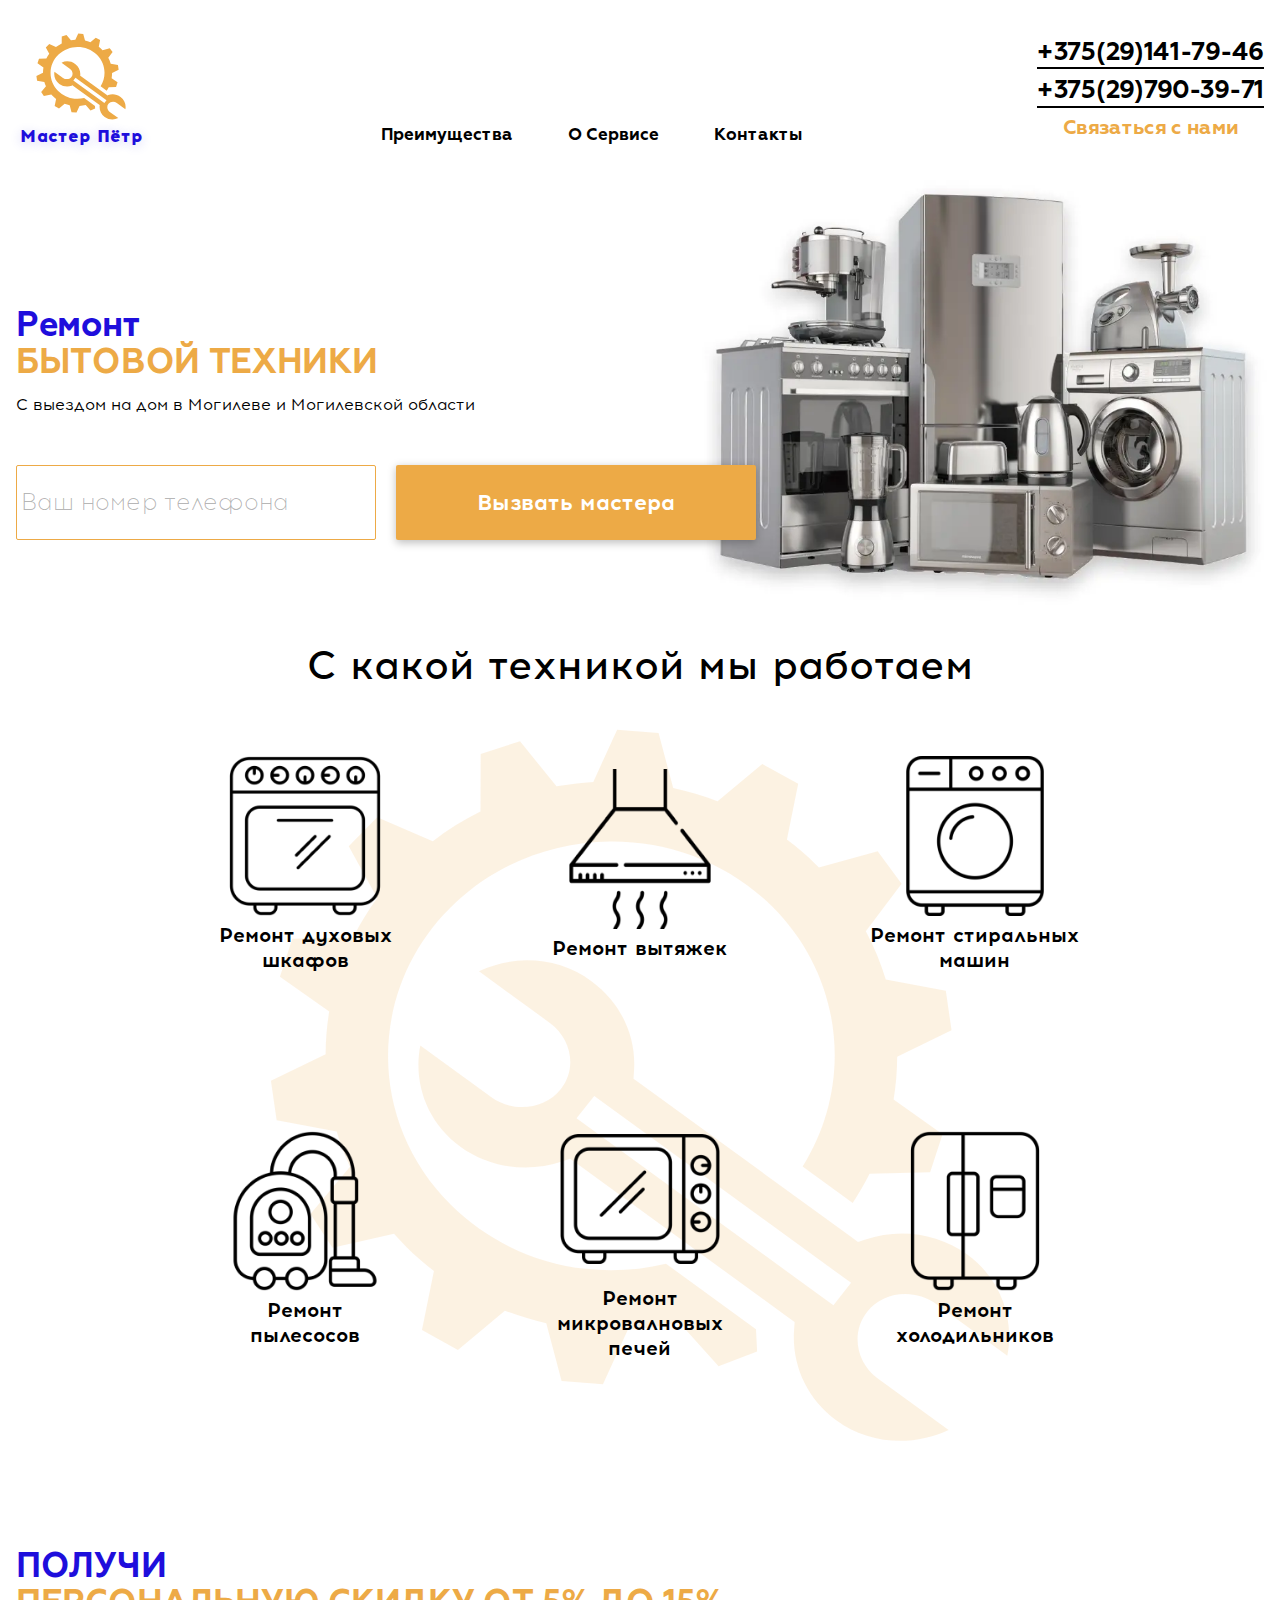
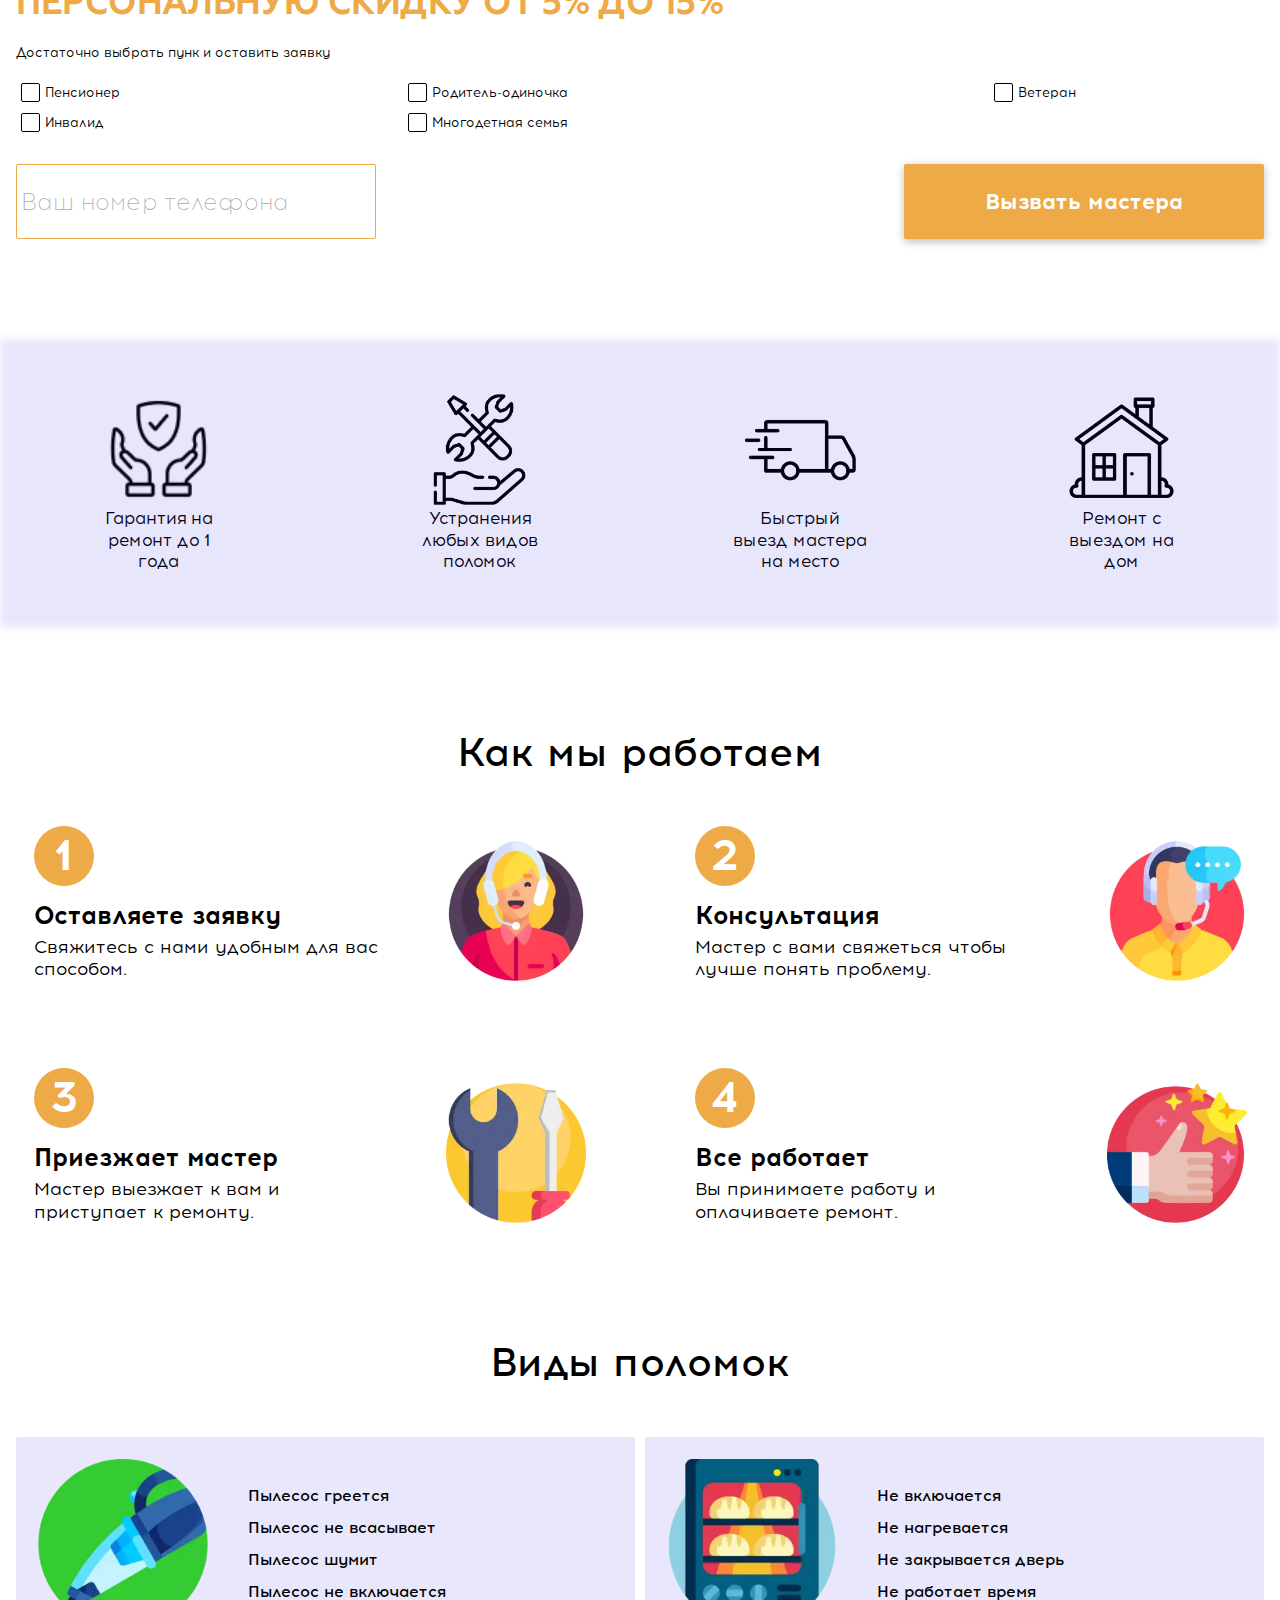
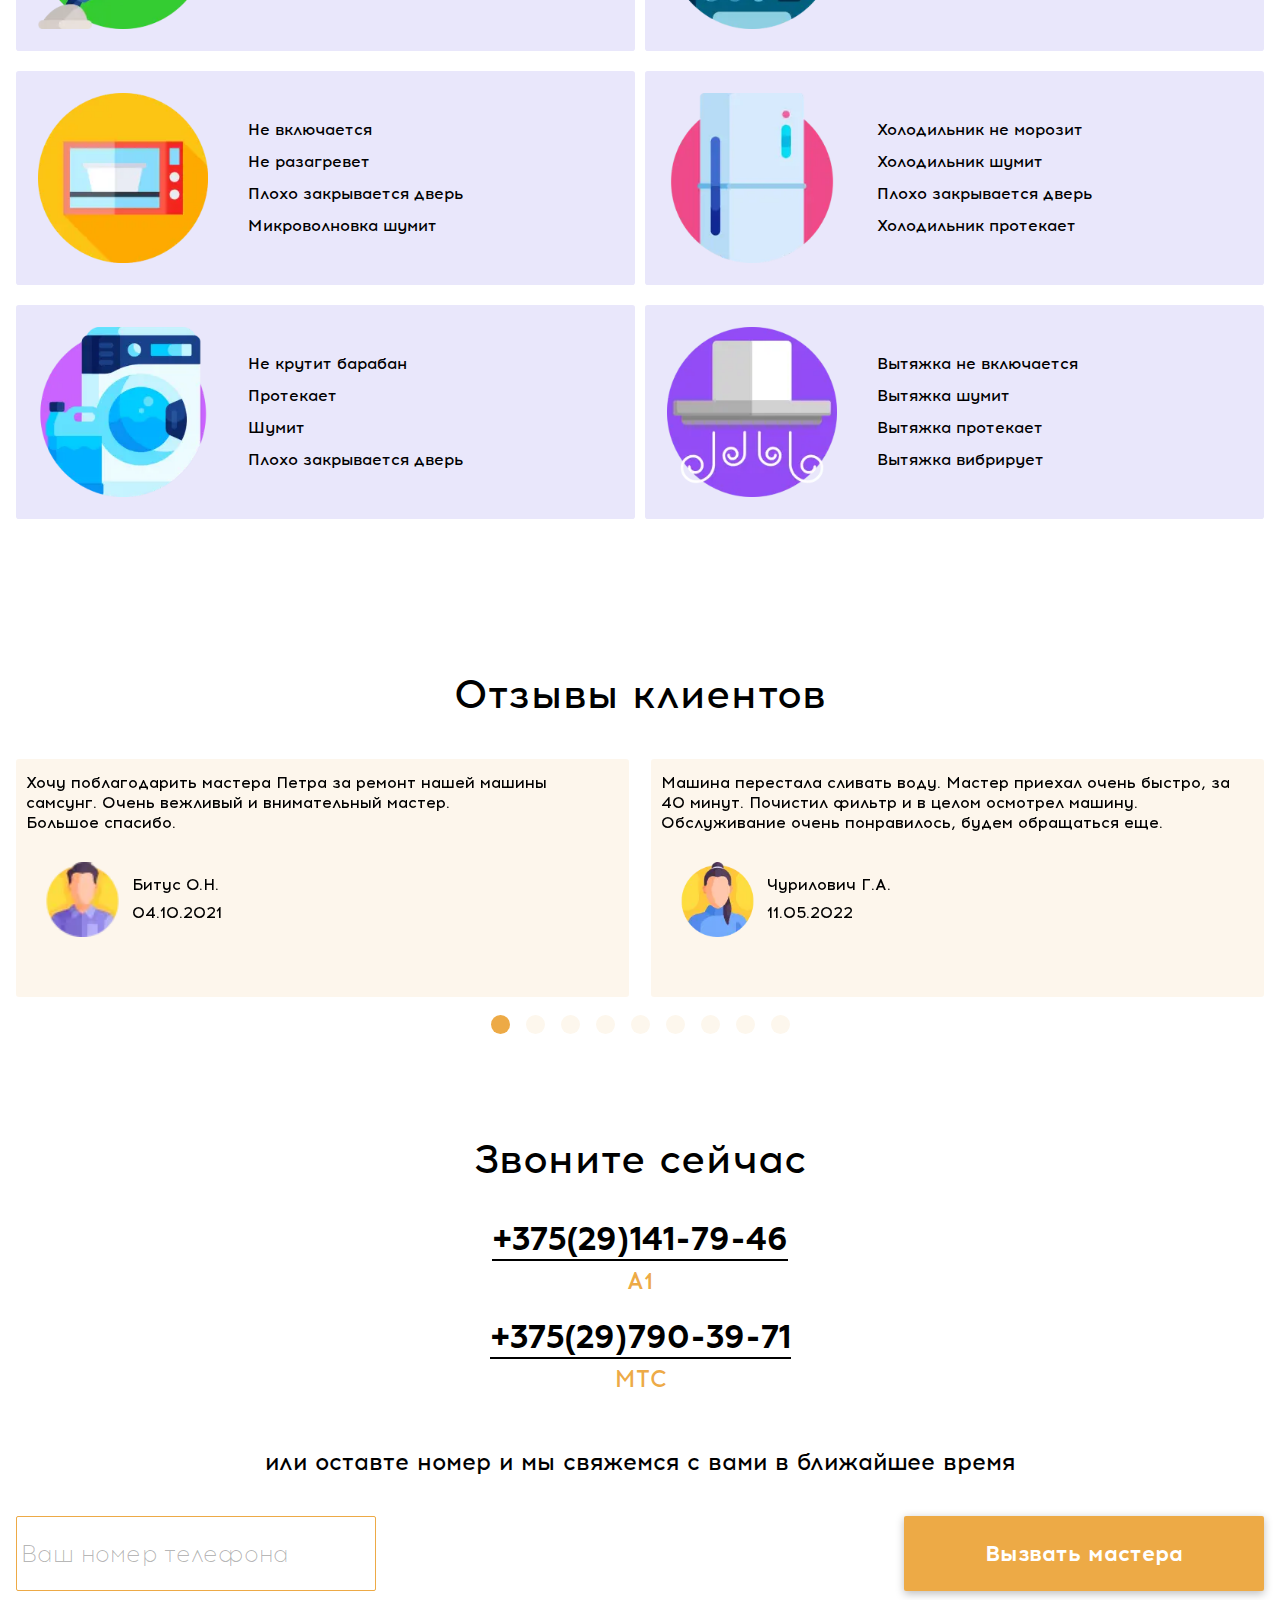
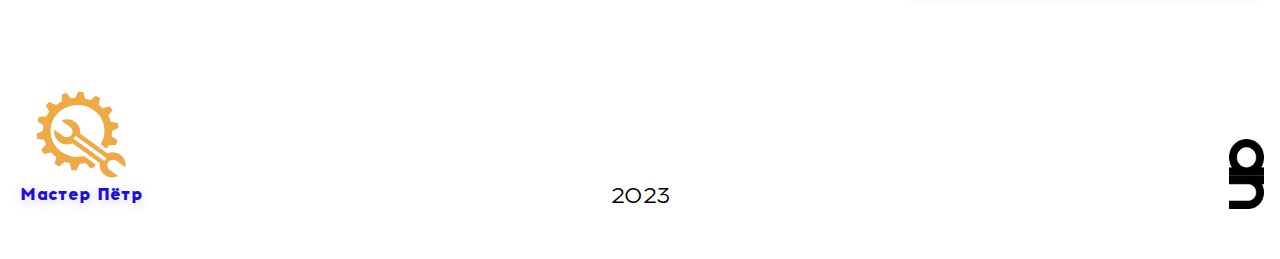
==== commit 3e9f257e: "part 4" ====
--- a/index.html
+++ b/index.html
@@ -7,12 +7,10 @@
 	<!-- <meta name="format-detection" content="telephone=no"> -->
 	<meta name="description" content="Мастер Пётр, Ремонт бытовой техники c выездом на дом в Могилеве и Могилевской области">
 	<!-- <style>body{opacity: 0;}</style> -->
-	<link rel="stylesheet" href="css/style.min.css?_v=20230217094409">
+	<link rel="stylesheet" href="css/style.min.css?_v=20230217104755">
 	<link rel="shortcut icon" href="favicon.ico">
 	<!-- <meta name="robots" content="noindex, nofollow"> -->
-	<!-- <meta name="viewport" content="width=device-width, initial-scale=1.0"> -->
-	<meta name="viewport" content="width=device-width, user-scalable=0, initial-scale=1.0, maximum-scale=1.0, minimum-scale=1.0">
-
+	<meta name="viewport" content="width=device-width, initial-scale=1.0">
 </head>
 
 
@@ -45,9 +43,12 @@
 				<h1 class="main-screen__h1">Мастер Пётр - ремонт бытовой техники</h1>
 				<section class="page__main-screen main-screen">
 					<div class="main-screen__container">
-						<div class="main-screen__image">
-							<picture><source srcset="img/mainImage.webp" type="image/webp"><img src="img/mainImage.jpg" alt="Ремонт бытовой техники"></picture>
-						</div>
+						<div class="main-screen__image-wrapper">
+							<div class="main-screen__image">
+								<picture><source srcset="img/mainImage.webp" type="image/webp"><img src="img/mainImage.jpg" alt="Ремонт бытовой техники"></picture>
+							</div>
+						</div>
+
 						<h2 class="main-screen__title main-title"><span>Ремонт</span><br>БЫТОВОЙ ТЕХНИКИ</h2>
 						<p class="main-screen__text">
 							С выездом на дом в Могилеве и Могилевской области
@@ -443,7 +444,7 @@
 </div>
  -->
 
-	<script src="js/app.min.js?_v=20230217094409"></script>
+	<script src="js/app.min.js?_v=20230217104755"></script>
 </body>
 
 </html>--- a/css/style.min.css
+++ b/css/style.min.css
@@ -1 +1 @@
-@charset "UTF-8";@font-face{font-family:Acrom;font-display:swap;src:url(../fonts/Acrom-Bold.woff2) format("woff2"),url(../fonts/Acrom-Bold.woff) format("woff");font-weight:700;font-style:normal}@font-face{font-family:Acrom;font-display:swap;src:url(../fonts/Acrom-ExtraBold.woff2) format("woff2"),url(../fonts/Acrom-ExtraBold.woff) format("woff");font-weight:800;font-style:normal}@font-face{font-family:Acrom;font-display:swap;src:url(../fonts/Acrom-Light.woff2) format("woff2"),url(../fonts/Acrom-Light.woff) format("woff");font-weight:300;font-style:normal}@font-face{font-family:Acrom;font-display:swap;src:url(../fonts/Acrom-Medium.woff2) format("woff2"),url(../fonts/Acrom-Medium.woff) format("woff");font-weight:500;font-style:normal}@font-face{font-family:Acrom;font-display:swap;src:url(../fonts/Acrom-Regular.woff2) format("woff2"),url(../fonts/Acrom-Regular.woff) format("woff");font-weight:400;font-style:normal}@font-face{font-family:Geometria;font-display:swap;src:url(../fonts/Geometria-Bold.woff2) format("woff2"),url(../fonts/Geometria-Bold.woff) format("woff");font-weight:700;font-style:normal}@font-face{font-family:Geometria_Medium;font-display:swap;src:url(../fonts/Geometria_Medium.woff2) format("woff2"),url(../fonts/Geometria_Medium.woff) format("woff");font-weight:400;font-style:normal}*{padding:0;margin:0;border:0}*,:after,:before{-webkit-box-sizing:border-box;box-sizing:border-box}body,html{height:100%;min-width:396px}body{color:#000;line-height:1.25;font-family:Acrom,-apple-system,system-ui,BlinkMacSystemFont,"Segoe UI",Roboto,"Helvetica Neue",Arial,sans-serif;font-size:.8125rem;-ms-text-size-adjust:100%;-moz-text-size-adjust:100%;-webkit-text-size-adjust:100%;-webkit-font-smoothing:antialiased;-moz-osx-font-smoothing:grayscale}button,input,textarea{font-family:Acrom;font-size:inherit}button{cursor:pointer;color:inherit;background-color:inherit}a{color:inherit}a:link,a:visited{text-decoration:none}a:hover{text-decoration:none}ul li{list-style:none}img{vertical-align:top}h1,h2,h3,h4,h5,h6{font-weight:inherit;font-size:inherit}.lock body{overflow:hidden;-ms-touch-action:none;touch-action:none}.wrapper{min-height:100%;display:-webkit-box;display:-ms-flexbox;display:flex;-webkit-box-orient:vertical;-webkit-box-direction:normal;-ms-flex-direction:column;flex-direction:column;overflow:hidden}.wrapper>main{-webkit-box-flex:1;-ms-flex:1 1 auto;flex:1 1 auto}.wrapper>*{min-width:0}[class*=__container]{max-width:90rem;-webkit-box-sizing:content-box;box-sizing:content-box;margin:0 auto;padding:0 1rem}[class*=-ibg]{position:relative}[class*=-ibg] img{position:absolute;width:100%;height:100%;top:0;left:0;-o-object-fit:cover;object-fit:cover}[class*=-ibg_contain] img{-o-object-fit:contain;object-fit:contain}.bt-line{position:relative}.bt-line::after{content:"";position:absolute;bottom:0;left:0;width:100%;height:1px;background-color:#000;-webkit-transition:all .3s ease 0s;-o-transition:all .3s ease 0s;transition:all .3s ease 0s}.main-title{font-family:Geometria;font-size:2.125rem;line-height:1.1;color:#edaa46;letter-spacing:-.3px}.main-title span{color:#1e0edc}.title{font-size:22px;font-weight:500;text-align:center}.form__row{display:-webkit-box;display:-ms-flexbox;display:flex;-webkit-box-orient:vertical;-webkit-box-direction:normal;-ms-flex-direction:column;flex-direction:column}.form__btn,.form__tel{height:3.125rem}.form__tel{margin-bottom:1.375rem;border:.4px solid #edaa46;border-radius:2px;padding:8px 4px;font-size:1rem;font-weight:300}.form__tel::-webkit-input-placeholder{color:rgba(0,0,0,.3)}.form__tel::-moz-placeholder{color:rgba(0,0,0,.3)}.form__tel:-ms-input-placeholder{color:rgba(0,0,0,.3)}.form__tel::-ms-input-placeholder{color:rgba(0,0,0,.3)}.form__tel::placeholder{color:rgba(0,0,0,.3)}.form__tel._form-error{border-color:red}.form__btn{background:#edaa46;-webkit-box-shadow:0 2.07547px 8.30189px rgba(0,0,0,.25);box-shadow:0 2.07547px 8.30189px rgba(0,0,0,.25);border-radius:2.07547px;font-weight:700;font-size:1.375rem;color:#fff;-webkit-transition:all .3s ease 0s;-o-transition:all .3s ease 0s;transition:all .3s ease 0s}.form__checkbox{display:-ms-grid;display:grid;-ms-grid-columns:31% 47% 22%;grid-template-columns:31% 47% 22%;row-gap:8px;padding-bottom:30px}.form__checkbox-item{display:-webkit-inline-box;display:-ms-inline-flexbox;display:inline-flex;-webkit-box-align:center;-ms-flex-align:center;align-items:center}.form__checkbox-item input{display:none}.form__checkbox-item input:checked+.form__checkbox-label::before{opacity:1}.form__checkbox-label{position:relative;padding:.1875rem .1875rem .1875rem 1.8125rem;cursor:pointer}.form__checkbox-label::after{content:"";position:absolute;top:1px;right:0;bottom:0;left:5px;border:.3px solid #000;border-radius:2px;width:1.1875rem;height:1.1875rem}.no-webp .form__checkbox-label::before{background:center/cover no-repeat url(../img/V.png)}.form__checkbox-label::before{content:"";position:absolute;top:50%;left:15px;-webkit-transform:translate(-50%,-50%);-ms-transform:translate(-50%,-50%);transform:translate(-50%,-50%);width:.625rem;height:.4375rem;-webkit-transition:opacity .3s ease 0s;-o-transition:opacity .3s ease 0s;transition:opacity .3s ease 0s;opacity:0}.header__wrapper{min-height:151px;display:-webkit-box;display:-ms-flexbox;display:flex;-webkit-box-pack:justify;-ms-flex-pack:justify;justify-content:space-between;-webkit-box-align:center;-ms-flex-align:center;align-items:center}.header__contacts{display:-webkit-box;display:-ms-flexbox;display:flex;-webkit-box-orient:vertical;-webkit-box-direction:normal;-ms-flex-direction:column;flex-direction:column;-webkit-box-align:center;-ms-flex-align:center;align-items:center;font-family:Geometria;padding-top:27px;padding-right:6px;letter-spacing:-.3px}.header__tel:link{font-weight:500;font-size:1.3125rem;line-height:1.23;-webkit-transition:color .3s ease 0s;-o-transition:color .3s ease 0s;transition:color .3s ease 0s;margin-bottom:6px}.header__contacts-text{color:#edaa46;font-weight:500;letter-spacing:0}.logo{font-family:Acrom;display:-webkit-box;display:-ms-flexbox;display:flex;-webkit-box-orient:vertical;-webkit-box-direction:normal;-ms-flex-direction:column;flex-direction:column;-webkit-box-align:center;-ms-flex-align:center;align-items:center;width:87px;height:79px}.logo__img{width:53px;height:51px;margin-bottom:5px}.logo__text{font-size:.75rem;color:#1e0edc;font-weight:800;text-shadow:0 1.975px 11.85px rgba(30,14,220,.2)}.menu{display:none}.menu__list{display:-webkit-box;display:-ms-flexbox;display:flex}.menu__list li:not(:last-child){margin-right:3.4375rem}.footer{padding-bottom:3.125rem}.footer__wrapper{display:-webkit-box;display:-ms-flexbox;display:flex;-webkit-box-pack:justify;-ms-flex-pack:justify;justify-content:space-between;-webkit-box-align:end;-ms-flex-align:end;align-items:flex-end;position:relative}.footer__year{position:absolute;left:50%;bottom:0;-webkit-transform:translateX(-50%);-ms-transform:translateX(-50%);transform:translateX(-50%)}.footer__designer img{width:22px;height:43px}.main-screen{padding-bottom:6.25rem}.main-screen__container{position:relative}.main-screen__h1{font-size:0;position:absolute;visibility:hidden}.main-screen__image{margin:0 -32px;padding-top:16px;width:calc(100% + 64px)}.main-screen__image img{width:100%}.main-screen__title{margin-top:1.75rem;margin-bottom:.6875rem}.main-screen__text{font-size:1rem;margin-bottom:3.125rem}.we-work{padding-bottom:5.625rem}.we-work__title{margin-bottom:3.125rem}.we-work__grid{position:relative;display:-ms-grid;display:grid;justify-items:center;-ms-grid-columns:(1fr)[2];grid-template-columns:repeat(2,1fr);row-gap:1.25rem}.we-work__grid::after{content:"";background:center/contain no-repeat url(../img/logo.svg);width:92%;height:100%;position:absolute;-webkit-transform:translateY(-2%);-ms-transform:translateY(-2%);transform:translateY(-2%);z-index:-1;opacity:.15}.we-work__item{height:9.375rem;display:-webkit-box;display:-ms-flexbox;display:flex;-webkit-box-orient:vertical;-webkit-box-direction:normal;-ms-flex-direction:column;flex-direction:column;-webkit-box-align:center;-ms-flex-align:center;align-items:center;-webkit-box-pack:center;-ms-flex-pack:center;justify-content:center;padding:.3125rem}.item-we-work{width:8.125rem}.item-we-work img{margin-bottom:7px;width:4.6875rem}.item-we-work span{font-weight:700;text-align:center}.discount{padding-bottom:6.25rem}.discount__title{margin-bottom:1.25rem}.discount__text{margin-bottom:1.3125rem}.advantages{padding:3.4375rem 0;position:relative}.advantages::before{content:"";position:absolute;top:0;left:0;right:0;bottom:0;background:rgba(30,14,220,.1);-webkit-filter:blur(3.73698px);filter:blur(3.73698px)}.advantages__grid{display:-ms-grid;display:grid;justify-items:center;gap:55px 35px;-ms-grid-columns:(1fr)[2];grid-template-columns:repeat(2,1fr);padding:0 15px}.advantages__item{width:10rem;padding:0 1rem;display:-webkit-box;display:-ms-flexbox;display:flex;-webkit-box-orient:vertical;-webkit-box-direction:normal;-ms-flex-direction:column;flex-direction:column;-webkit-box-pack:center;-ms-flex-pack:center;justify-content:center;-webkit-box-align:center;-ms-flex-align:center;align-items:center}.advantages__item img{margin-bottom:3px;width:4.9375rem;height:4.9375rem}.advantages__item span{text-align:center;display:inline-block}.advantages__item span:nth-child(2){margin:0 -3px}.work{padding-top:6.25rem;padding-bottom:5.9375rem}.work__title{margin-bottom:2.5rem}.item-work{padding:8.5px 17.5px;display:-webkit-box;display:-ms-flexbox;display:flex;-webkit-box-pack:justify;-ms-flex-pack:justify;justify-content:space-between;-webkit-column-gap:60px;-moz-column-gap:60px;column-gap:60px}.item-work:not(:last-child){margin-bottom:.625rem}.item-work img{width:80px;height:80px;margin-top:5px}.item-work__num{width:1.875rem;height:1.875rem;border-radius:50%;background-color:#edaa46;color:#fff;font-weight:700;font-size:17px;display:-webkit-box;display:-ms-flexbox;display:flex;-webkit-box-pack:center;-ms-flex-pack:center;justify-content:center;-webkit-box-align:center;-ms-flex-align:center;align-items:center;margin-bottom:7px}.item-work__title{font-weight:700;display:inline-block;margin-bottom:.3125rem}.breaking{padding-bottom:6.25rem}.breaking__title{margin-bottom:3.125rem}.item-breaking{background:#e9e7fb;border-radius:2.8px;padding:1.375rem;display:-webkit-box;display:-ms-flexbox;display:flex;-webkit-box-align:center;-ms-flex-align:center;align-items:center;-webkit-column-gap:40px;-moz-column-gap:40px;column-gap:40px}.item-breaking:not(:last-child){margin-bottom:1.25rem}.item-breaking img{width:7.8125rem;height:7.8125rem}.item-breaking__item{font-weight:500}.item-breaking__item:not(:last-child){margin-bottom:.75rem}.testimonials{padding-bottom:6.25rem}.testimonials__title{margin-bottom:2.5rem}.testimonials__swiper{margin-bottom:1.125rem}.testimonials__slider-pagging{display:-webkit-box;display:-ms-flexbox;display:flex;-webkit-box-pack:center;-ms-flex-pack:center;justify-content:center;gap:1rem}.testimonials__slider-pagging .swiper-pagination-bullet{cursor:pointer;width:1.1875rem;height:1.1875rem;border-radius:50%;background-color:#fdf7ed;-webkit-transition:all .3s ease 0s;-o-transition:all .3s ease 0s;transition:all .3s ease 0s}.testimonials__slider-pagging .swiper-pagination-bullet-active{background-color:#edaa46}.testimonials-item{background:rgba(237,170,70,.1);border-radius:3px;padding:.625rem;font-weight:500}.testimonials-item__text{margin-bottom:1.4375rem}.testimonials-item__haeder{display:-webkit-box;display:-ms-flexbox;display:flex;gap:.75rem;-webkit-box-align:center;-ms-flex-align:center;align-items:center;padding:6px 19px}.testimonials-item img{width:3.5625rem;height:3.5625rem}.testimonials-item__content{display:-webkit-box;display:-ms-flexbox;display:flex;-webkit-box-orient:vertical;-webkit-box-direction:normal;-ms-flex-direction:column;flex-direction:column;gap:.5rem}.call{padding-bottom:6.25rem}.call__content{margin-bottom:2.5rem}.call__title{margin-bottom:2.3125rem}.call__contacts{margin-bottom:3.125rem}.call__contacts-item{display:-webkit-box;display:-ms-flexbox;display:flex;-webkit-box-orient:vertical;-webkit-box-direction:normal;-ms-flex-direction:column;flex-direction:column;-webkit-box-align:center;-ms-flex-align:center;align-items:center;-webkit-box-pack:center;-ms-flex-pack:center;justify-content:center;margin-bottom:1.125rem}.call__contacts-tel:link{font-weight:500;font-size:1.375rem;-webkit-transition:color .3s ease 0s;-o-transition:color .3s ease 0s;transition:color .3s ease 0s;font-family:Geometria}.call__contacts-operator{font-weight:500;font-size:16px;line-height:1.75;color:#edaa46}.call__text{font-size:1.375rem;font-weight:500;text-align:center;padding:0 10px;line-height:1.18}.swiper{overflow:hidden}.swiper-wrapper{width:100%;height:100%;-webkit-box-sizing:content-box;box-sizing:content-box;display:-webkit-box;display:-ms-flexbox;display:flex;position:relative}.swiper-vertical .swiper-wrapper{-webkit-box-orient:vertical;-webkit-box-direction:normal;-ms-flex-direction:column;flex-direction:column}.swiper-autoheight .swiper-wrapper{-webkit-box-align:start;-ms-flex-align:start;align-items:flex-start}.swiper-initialized .swiper-slide{-ms-flex-negative:0;flex-shrink:0}.swiper-android .swiper-slide,.swiper-android .swiper-wrapper{-webkit-transform:translate3d(0,0,0);transform:translate3d(0,0,0)}.swiper-button-lock{display:none!important}@media (min-width:47.99875em){.work__wrapper{display:-ms-grid;display:grid;-ms-grid-columns:(1fr)[2];grid-template-columns:repeat(2,1fr)}.breaking__wrapper{display:-ms-grid;display:grid;-ms-grid-columns:(1fr)[2];grid-template-columns:repeat(2,1fr);-webkit-column-gap:.625rem;-moz-column-gap:.625rem;column-gap:.625rem;row-gap:1.25rem}.item-breaking{height:100%}.item-breaking:not(:last-child){margin-bottom:0}}@media (min-width:63.99875em){.bt-line::after{height:2px}.title{font-size:40px}.form__row{-webkit-box-orient:horizontal;-webkit-box-direction:normal;-ms-flex-direction:row;flex-direction:row}.form__row_sb{-webkit-box-pack:justify;-ms-flex-pack:justify;justify-content:space-between}.form__btn,.form__tel{height:4.6875rem;width:22.5rem}.form__tel{font-size:1.4375rem;margin-bottom:0}.header__wrapper{-webkit-box-align:end;-ms-flex-align:end;align-items:flex-end}.header__contacts{padding-right:0;padding-bottom:10px}.header__tel:link{font-size:1.5625rem;margin-bottom:8px}.header__contacts-text{font-size:1.25rem}.logo{width:130px;height:118px}.logo__img{width:90px;height:87px}.logo__text{font-size:1.125rem}.menu{display:block;font-family:Geometria;padding-bottom:.3125rem}.menu__link{font-size:1.0625rem;font-weight:500;-webkit-transition:color .3s ease 0s;-o-transition:color .3s ease 0s;transition:color .3s ease 0s}.footer__year{font-size:22px}.footer__designer img{width:35px;height:70px}.main-screen{padding-top:130px}.main-screen__image{position:absolute;right:0;bottom:0;-webkit-transform:translate(-5%,17%);-ms-transform:translate(-5%,17%);transform:translate(-5%,17%);z-index:-1;width:37.5rem;height:27.9375rem}.we-work__grid{-ms-grid-columns:(1fr)[3];grid-template-columns:repeat(3,1fr);-ms-grid-rows:(21.5625rem)[2];grid-template-rows:repeat(2,21.5625rem);row-gap:1.875rem;padding:0 7.625rem}.we-work__item{height:15.625rem}.item-we-work{width:100%}.item-we-work img{width:10rem}.item-we-work span{font-size:20px}.advantages__grid{padding:0;-ms-grid-columns:(1fr)[4];grid-template-columns:repeat(4,1fr)}.advantages__item img{width:6.9375rem;height:6.9375rem;margin-bottom:3px}.advantages__item span{font-size:1.0625rem}.work__wrapper{gap:60px 74px}.item-work img{width:140px;height:140px;margin-top:15px}.item-work__num{width:3.75rem;height:3.75rem;font-size:43px;margin-bottom:14px}.item-work__title{font-size:25px}.item-work__text{font-size:18px}.breaking{padding-bottom:9.375rem}.item-breaking img{width:10.625rem;height:10.625rem}.item-breaking__item{font-size:16px}.testimonials-item{padding:14px 10px;font-size:1rem}.testimonials-item img{width:4.6875rem;height:4.6875rem}.call__contacts-tel:link{font-size:32px}.call__contacts-operator{font-size:23px}.call__text{font-size:23px}}@media (min-width:63.99875em) and (any-hover:hover){.header__tel:link:hover{color:#edaa46}.menu__link:hover{color:#edaa46}.call__contacts-tel:link:hover{color:#edaa46}}@media (min-width:99.99875em){.main-title{font-size:82px}.title{font-size:64px}.form__btn,.form__tel{height:6.25rem;width:29.1875rem}.form__tel{font-size:2rem;padding:8px}.form__btn{font-size:2rem}.form__checkbox{-ms-grid-columns:29.5% 49% 21.5%;grid-template-columns:29.5% 49% 21.5%;row-gap:45px;margin-right:-2.8125rem;padding-bottom:85px}.form__checkbox-label{padding:.1875rem .1875rem .1875rem 5.625rem}.form__checkbox-label::after{left:10px;top:5px;border-radius:5px;border-width:1px;width:2.9375rem;height:2.9375rem}.form__checkbox-label::before{left:33px;width:1.25rem;height:.9375rem}.form__checkbox-text{font-size:2.5rem}.header__logo{margin-right:5.125rem}.header__contacts{padding-bottom:20px}.header__tel:link{font-size:2rem}.logo{width:223px;height:200px;padding-top:.875rem}.logo__img{width:134px;height:130px}.logo__text{font-size:2rem}.menu{padding-bottom:1.125rem}.menu__list li:not(:last-child){margin-right:5rem}.menu__link{font-size:1.25rem}.footer__year{font-size:32px}.footer__designer img{width:50px;height:100px}.main-screen{padding-top:210px;padding-bottom:12.5rem}.main-screen__image{-webkit-transform:translate(18%,6%);-ms-transform:translate(18%,6%);transform:translate(18%,6%);width:54.4375rem;height:40rem}.main-screen__title{margin-bottom:33px}.main-screen__text{font-size:2.5rem;width:50%;margin-bottom:6.0625rem}.we-work{padding-bottom:11.5625rem}.we-work__title{margin-bottom:5rem}.we-work__grid{-ms-grid-rows:(27.8125rem)[2];grid-template-rows:repeat(2,27.8125rem);row-gap:3.125rem;padding:0 7.625rem}.we-work__grid::after{width:1008px;height:970px;-webkit-transform:translateY(1%);-ms-transform:translateY(1%);transform:translateY(1%)}.we-work__item{height:27.8125rem}.item-we-work img{width:11.875rem}.item-we-work span{font-size:32px}.discount{padding-bottom:12.5rem}.discount__wrapper{padding:0 7.625rem}.discount__title{margin-bottom:1.5625rem}.discount__text{font-size:40px;margin-bottom:3.75rem}.advantages{padding:7.3125rem 0}.advantages__item{width:100%;padding:0}.advantages__item:nth-child(1){width:18.125rem;-ms-grid-column-align:start;justify-self:start}.advantages__item:nth-child(2){width:18.8125rem}.advantages__item:nth-child(3){width:18.3125rem}.advantages__item:nth-child(4){width:16.375rem;-ms-grid-column-align:end;justify-self:end}.advantages__item img{margin-bottom:10px;width:12.0625rem;height:12.0625rem}.advantages__item span{font-size:32px}.work{padding-top:195px;padding-bottom:225px}.work__title{margin-bottom:5.9375rem}.work__wrapper{gap:120px 148px}.item-work{padding:0 55px 0 0;-webkit-column-gap:25px;-moz-column-gap:25px;column-gap:25px}.item-work img{width:223px;height:223px;margin-top:20px}.item-work__num{width:6.3125rem;height:6.3125rem;font-size:64px;margin-bottom:22px}.item-work__title{font-size:32px;margin-bottom:20px}.item-work__text{font-size:24px}.breaking{padding-bottom:12.5rem}.breaking__title{margin-bottom:6.25rem}.breaking__wrapper{-webkit-column-gap:1.25rem;-moz-column-gap:1.25rem;column-gap:1.25rem;row-gap:3.75rem}.item-breaking{padding:39px 40px 39px 53px;-webkit-column-gap:80px;-moz-column-gap:80px;column-gap:80px}.item-breaking img{width:13.9375rem;height:13.9375rem}.item-breaking__item{font-size:24px}.testimonials{padding-bottom:8.4375rem}.testimonials__title{margin-bottom:6.25rem}.testimonials__slider-pagging .swiper-pagination-bullet{width:1.375rem;height:1.375rem}.testimonials-item{padding:22px 17px;font-size:1.5rem}.testimonials-item__haeder{padding:0}.testimonials-item img{width:6.375rem;height:6.375rem}.call__content{padding:0 7.625rem}.call__title{margin-bottom:5.3125rem}.call__contacts{display:-webkit-box;display:-ms-flexbox;display:flex;-webkit-box-align:center;-ms-flex-align:center;align-items:center;-webkit-box-pack:justify;-ms-flex-pack:justify;justify-content:space-between;margin-bottom:95px}.call__contacts-item{margin-bottom:0}.call__contacts-tel:link{font-size:48px}.call__contacts-operator{font-size:36px}.call__text{font-size:32px;margin-bottom:85px}.call__form{padding:0 7.625rem}}@media (any-hover:hover){.bt-line:hover::after{background-color:#edaa46}.form__btn:hover{-webkit-box-shadow:0 5px 15px rgba(0,0,0,.4);box-shadow:0 5px 15px rgba(0,0,0,.4);background-color:#ec9613}}.webp .form__checkbox-label::before{background:center/cover no-repeat url(../img/V.webp)}+@charset "UTF-8";@font-face{font-family:Acrom;font-display:swap;src:url(../fonts/Acrom-Bold.woff2) format("woff2"),url(../fonts/Acrom-Bold.woff) format("woff");font-weight:700;font-style:normal}@font-face{font-family:Acrom;font-display:swap;src:url(../fonts/Acrom-ExtraBold.woff2) format("woff2"),url(../fonts/Acrom-ExtraBold.woff) format("woff");font-weight:800;font-style:normal}@font-face{font-family:Acrom;font-display:swap;src:url(../fonts/Acrom-Light.woff2) format("woff2"),url(../fonts/Acrom-Light.woff) format("woff");font-weight:300;font-style:normal}@font-face{font-family:Acrom;font-display:swap;src:url(../fonts/Acrom-Medium.woff2) format("woff2"),url(../fonts/Acrom-Medium.woff) format("woff");font-weight:500;font-style:normal}@font-face{font-family:Acrom;font-display:swap;src:url(../fonts/Acrom-Regular.woff2) format("woff2"),url(../fonts/Acrom-Regular.woff) format("woff");font-weight:400;font-style:normal}@font-face{font-family:Geometria;font-display:swap;src:url(../fonts/Geometria-Bold.woff2) format("woff2"),url(../fonts/Geometria-Bold.woff) format("woff");font-weight:700;font-style:normal}@font-face{font-family:Geometria_Medium;font-display:swap;src:url(../fonts/Geometria_Medium.woff2) format("woff2"),url(../fonts/Geometria_Medium.woff) format("woff");font-weight:400;font-style:normal}*{padding:0;margin:0;border:0}*,:after,:before{-webkit-box-sizing:border-box;box-sizing:border-box}body,html{height:100%;min-width:375px}body{color:#000;line-height:1.25;font-family:Acrom,-apple-system,system-ui,BlinkMacSystemFont,"Segoe UI",Roboto,"Helvetica Neue",Arial,sans-serif;font-size:.8125rem;-ms-text-size-adjust:100%;-moz-text-size-adjust:100%;-webkit-text-size-adjust:100%;-webkit-font-smoothing:antialiased;-moz-osx-font-smoothing:grayscale}button,input,textarea{font-family:Acrom;font-size:inherit}button{cursor:pointer;color:inherit;background-color:inherit}a{color:inherit}a:link,a:visited{text-decoration:none}a:hover{text-decoration:none}ul li{list-style:none}img{vertical-align:top}h1,h2,h3,h4,h5,h6{font-weight:inherit;font-size:inherit}.lock body{overflow:hidden;-ms-touch-action:none;touch-action:none}.wrapper{min-height:100%;display:-webkit-box;display:-ms-flexbox;display:flex;-webkit-box-orient:vertical;-webkit-box-direction:normal;-ms-flex-direction:column;flex-direction:column;overflow:hidden}.wrapper>main{-webkit-box-flex:1;-ms-flex:1 1 auto;flex:1 1 auto}.wrapper>*{min-width:0}[class*=__container]{max-width:90rem;-webkit-box-sizing:content-box;box-sizing:content-box;margin:0 auto;padding:0 1rem}[class*=-ibg]{position:relative}[class*=-ibg] img{position:absolute;width:100%;height:100%;top:0;left:0;-o-object-fit:cover;object-fit:cover}[class*=-ibg_contain] img{-o-object-fit:contain;object-fit:contain}.bt-line{position:relative}.bt-line::after{content:"";position:absolute;bottom:0;left:0;width:100%;height:1px;background-color:#000;-webkit-transition:all .3s ease 0s;-o-transition:all .3s ease 0s;transition:all .3s ease 0s}.main-title{font-family:Geometria;font-size:2.125rem;line-height:1.1;color:#edaa46;letter-spacing:-.3px}.main-title span{color:#1e0edc}.title{font-size:22px;font-weight:500;text-align:center}.form__row{display:-webkit-box;display:-ms-flexbox;display:flex;-webkit-box-orient:vertical;-webkit-box-direction:normal;-ms-flex-direction:column;flex-direction:column}.form__btn,.form__tel{height:3.125rem}.form__tel{margin-bottom:1.375rem;border:.4px solid #edaa46;border-radius:2px;padding:8px 4px;font-size:1rem;font-weight:300}.form__tel::-webkit-input-placeholder{color:rgba(0,0,0,.3)}.form__tel::-moz-placeholder{color:rgba(0,0,0,.3)}.form__tel:-ms-input-placeholder{color:rgba(0,0,0,.3)}.form__tel::-ms-input-placeholder{color:rgba(0,0,0,.3)}.form__tel::placeholder{color:rgba(0,0,0,.3)}.form__tel._form-error{border-color:red}.form__btn{background:#edaa46;-webkit-box-shadow:0 2.07547px 8.30189px rgba(0,0,0,.25);box-shadow:0 2.07547px 8.30189px rgba(0,0,0,.25);border-radius:2.07547px;font-weight:700;font-size:1.375rem;color:#fff;-webkit-transition:all .3s ease 0s;-o-transition:all .3s ease 0s;transition:all .3s ease 0s}.form__checkbox{display:-ms-grid;display:grid;-ms-grid-columns:44% 65%;grid-template-columns:44% 65%;row-gap:8px;padding-bottom:30px}.form__checkbox-item{display:-webkit-inline-box;display:-ms-inline-flexbox;display:inline-flex;-webkit-box-align:center;-ms-flex-align:center;align-items:center}.form__checkbox-item input{display:none}.form__checkbox-item input:checked+.form__checkbox-label::before{opacity:1}.form__checkbox-label{position:relative;padding:.1875rem .1875rem .1875rem 1.8125rem;cursor:pointer}.form__checkbox-label::after{content:"";position:absolute;top:1px;right:0;bottom:0;left:5px;border:.3px solid #000;border-radius:2px;width:1.1875rem;height:1.1875rem}.no-webp .form__checkbox-label::before{background:center/cover no-repeat url(../img/V.png)}.form__checkbox-label::before{content:"";position:absolute;top:11px;left:15px;-webkit-transform:translate(-50%,-50%);-ms-transform:translate(-50%,-50%);transform:translate(-50%,-50%);width:.625rem;height:.4375rem;-webkit-transition:opacity .3s ease 0s;-o-transition:opacity .3s ease 0s;transition:opacity .3s ease 0s;opacity:0}.header__wrapper{min-height:151px;display:-webkit-box;display:-ms-flexbox;display:flex;-webkit-box-pack:justify;-ms-flex-pack:justify;justify-content:space-between;-webkit-box-align:center;-ms-flex-align:center;align-items:center}.header__contacts{display:-webkit-box;display:-ms-flexbox;display:flex;-webkit-box-orient:vertical;-webkit-box-direction:normal;-ms-flex-direction:column;flex-direction:column;-webkit-box-align:center;-ms-flex-align:center;align-items:center;font-family:Geometria;padding-top:27px;padding-right:6px;letter-spacing:-.3px}.header__tel:link{font-weight:500;font-size:1.3125rem;line-height:1.23;-webkit-transition:color .3s ease 0s;-o-transition:color .3s ease 0s;transition:color .3s ease 0s;margin-bottom:6px}.header__contacts-text{color:#edaa46;font-weight:500;letter-spacing:0}.logo{font-family:Acrom;display:-webkit-box;display:-ms-flexbox;display:flex;-webkit-box-orient:vertical;-webkit-box-direction:normal;-ms-flex-direction:column;flex-direction:column;-webkit-box-align:center;-ms-flex-align:center;align-items:center;width:87px;height:79px}.logo__img{width:53px;height:51px;margin-bottom:5px}.logo__text{font-size:.75rem;color:#1e0edc;font-weight:800;text-shadow:0 1.975px 11.85px rgba(30,14,220,.2)}.menu{display:none}.menu__list{display:-webkit-box;display:-ms-flexbox;display:flex}.menu__list li:not(:last-child){margin-right:3.4375rem}.footer{padding-bottom:3.125rem}.footer__wrapper{display:-webkit-box;display:-ms-flexbox;display:flex;-webkit-box-pack:justify;-ms-flex-pack:justify;justify-content:space-between;-webkit-box-align:end;-ms-flex-align:end;align-items:flex-end;position:relative}.footer__year{position:absolute;left:50%;bottom:0;-webkit-transform:translateX(-50%);-ms-transform:translateX(-50%);transform:translateX(-50%)}.footer__designer img{width:22px;height:43px}.main-screen{padding-bottom:6.25rem}.main-screen__container{position:relative}.main-screen__h1{font-size:0;position:absolute;visibility:hidden}.main-screen__image-wrapper{position:relative;margin:0 -32px;padding-top:16px;width:calc(100% + 64px)}.main-screen__image{padding-bottom:73%}.main-screen__image img{width:100%;height:100%;position:absolute;top:0;left:0;z-index:-1}.main-screen__title{margin-top:1.75rem;margin-bottom:.6875rem}.main-screen__text{font-size:1rem;margin-bottom:3.125rem}.we-work{padding-bottom:5.625rem}.we-work__title{margin-bottom:3.125rem}.we-work__grid{position:relative;display:-ms-grid;display:grid;justify-items:center;-ms-grid-columns:(1fr)[2];grid-template-columns:repeat(2,1fr);row-gap:1.25rem}.we-work__grid::after{content:"";background:center/contain no-repeat url(../img/logo.svg);width:92%;height:100%;position:absolute;-webkit-transform:translateY(-2%);-ms-transform:translateY(-2%);transform:translateY(-2%);z-index:-1;opacity:.15}.we-work__item{height:9.375rem;display:-webkit-box;display:-ms-flexbox;display:flex;-webkit-box-orient:vertical;-webkit-box-direction:normal;-ms-flex-direction:column;flex-direction:column;-webkit-box-align:center;-ms-flex-align:center;align-items:center;-webkit-box-pack:center;-ms-flex-pack:center;justify-content:center;padding:.3125rem}.item-we-work{width:8.125rem}.item-we-work img{margin-bottom:7px;width:4.6875rem;height:4.6875rem}.item-we-work span{font-weight:700;text-align:center}.discount{padding-bottom:6.25rem}.discount__title{margin-bottom:1.25rem}.discount__text{margin-bottom:1.3125rem}.advantages{padding:3.4375rem 0;position:relative}.advantages::before{content:"";position:absolute;top:0;left:0;right:0;bottom:0;background:rgba(30,14,220,.1);-webkit-filter:blur(3.73698px);filter:blur(3.73698px)}.advantages__grid{display:-ms-grid;display:grid;justify-items:center;-ms-grid-columns:(1fr)[2];grid-template-columns:repeat(2,1fr);padding:0 15px}.advantages__item{width:10rem;padding:0 1rem;display:-webkit-box;display:-ms-flexbox;display:flex;-webkit-box-orient:vertical;-webkit-box-direction:normal;-ms-flex-direction:column;flex-direction:column;-webkit-box-pack:center;-ms-flex-pack:center;justify-content:center;-webkit-box-align:center;-ms-flex-align:center;align-items:center}.advantages__item img{margin-bottom:3px;width:4.9375rem;height:4.9375rem}.advantages__item span{text-align:center;display:inline-block}.advantages__item span:nth-child(2){margin:0 -3px}.work{padding-top:6.25rem;padding-bottom:5.9375rem}.work__title{margin-bottom:2.5rem}.item-work{padding:8.5px 17.5px;display:-webkit-box;display:-ms-flexbox;display:flex;-webkit-box-pack:justify;-ms-flex-pack:justify;justify-content:space-between;-webkit-column-gap:60px;-moz-column-gap:60px;column-gap:60px}.item-work:not(:last-child){margin-bottom:.625rem}.item-work img{width:80px;height:80px;margin-top:5px}.item-work__num{width:1.875rem;height:1.875rem;border-radius:50%;background-color:#edaa46;color:#fff;font-weight:700;font-size:17px;display:-webkit-box;display:-ms-flexbox;display:flex;-webkit-box-pack:center;-ms-flex-pack:center;justify-content:center;-webkit-box-align:center;-ms-flex-align:center;align-items:center;margin-bottom:7px}.item-work__title{font-weight:700;display:inline-block;margin-bottom:.3125rem}.breaking{padding-bottom:6.25rem}.breaking__title{margin-bottom:3.125rem}.item-breaking{background:#e9e7fb;border-radius:2.8px;padding:1.375rem;display:-webkit-box;display:-ms-flexbox;display:flex;-webkit-box-align:center;-ms-flex-align:center;align-items:center;-webkit-column-gap:40px;-moz-column-gap:40px;column-gap:40px}.item-breaking:not(:last-child){margin-bottom:1.25rem}.item-breaking img{width:7.8125rem;height:7.8125rem}.item-breaking__item{font-weight:500}.item-breaking__item:not(:last-child){margin-bottom:.75rem}.testimonials{padding-bottom:6.25rem}.testimonials__title{margin-bottom:2.5rem}.testimonials__swiper{margin-bottom:1.125rem}.testimonials__slider-pagging{display:-webkit-box;display:-ms-flexbox;display:flex;-webkit-box-pack:center;-ms-flex-pack:center;justify-content:center;gap:1rem}.testimonials__slider-pagging .swiper-pagination-bullet{cursor:pointer;width:1.1875rem;height:1.1875rem;border-radius:50%;background-color:#fdf7ed;-webkit-transition:all .3s ease 0s;-o-transition:all .3s ease 0s;transition:all .3s ease 0s}.testimonials__slider-pagging .swiper-pagination-bullet-active{background-color:#edaa46}.testimonials-item{background:rgba(237,170,70,.1);border-radius:3px;padding:.625rem;font-weight:500}.testimonials-item__text{margin-bottom:1.4375rem}.testimonials-item__haeder{display:-webkit-box;display:-ms-flexbox;display:flex;gap:.75rem;-webkit-box-align:center;-ms-flex-align:center;align-items:center;padding:6px 19px}.testimonials-item img{width:3.5625rem;height:3.5625rem}.testimonials-item__content{display:-webkit-box;display:-ms-flexbox;display:flex;-webkit-box-orient:vertical;-webkit-box-direction:normal;-ms-flex-direction:column;flex-direction:column;gap:.5rem}.call{padding-bottom:6.25rem}.call__content{margin-bottom:2.5rem}.call__title{margin-bottom:2.3125rem}.call__contacts{margin-bottom:3.125rem}.call__contacts-item{display:-webkit-box;display:-ms-flexbox;display:flex;-webkit-box-orient:vertical;-webkit-box-direction:normal;-ms-flex-direction:column;flex-direction:column;-webkit-box-align:center;-ms-flex-align:center;align-items:center;-webkit-box-pack:center;-ms-flex-pack:center;justify-content:center;margin-bottom:1.125rem}.call__contacts-tel:link{font-weight:500;font-size:1.375rem;-webkit-transition:color .3s ease 0s;-o-transition:color .3s ease 0s;transition:color .3s ease 0s;font-family:Geometria}.call__contacts-operator{font-weight:500;font-size:16px;line-height:1.75;color:#edaa46}.call__text{font-size:1.375rem;font-weight:500;text-align:center;padding:0 10px;line-height:1.18}.swiper{overflow:hidden}.swiper-wrapper{width:100%;height:100%;-webkit-box-sizing:content-box;box-sizing:content-box;display:-webkit-box;display:-ms-flexbox;display:flex;position:relative}.swiper-vertical .swiper-wrapper{-webkit-box-orient:vertical;-webkit-box-direction:normal;-ms-flex-direction:column;flex-direction:column}.swiper-autoheight .swiper-wrapper{-webkit-box-align:start;-ms-flex-align:start;align-items:flex-start}.swiper-initialized .swiper-slide{-ms-flex-negative:0;flex-shrink:0}.swiper-android .swiper-slide,.swiper-android .swiper-wrapper{-webkit-transform:translate3d(0,0,0);transform:translate3d(0,0,0)}.swiper-button-lock{display:none!important}@media (min-width:410px){.form__checkbox{-ms-grid-columns:31% 47% 22%;grid-template-columns:31% 47% 22%}}@media (min-width:444px){.advantages__grid{gap:55px 35px}}@media (min-width:767.98px){.work__wrapper{display:-ms-grid;display:grid;-ms-grid-columns:(1fr)[2];grid-template-columns:repeat(2,1fr)}.breaking__wrapper{display:-ms-grid;display:grid;-ms-grid-columns:(1fr)[2];grid-template-columns:repeat(2,1fr);-webkit-column-gap:.625rem;-moz-column-gap:.625rem;column-gap:.625rem;row-gap:1.25rem}.item-breaking{height:100%}.item-breaking:not(:last-child){margin-bottom:0}}@media (min-width:1023.98px){.bt-line::after{height:2px}.title{font-size:40px}.form__row{-webkit-box-orient:horizontal;-webkit-box-direction:normal;-ms-flex-direction:row;flex-direction:row}.form__row_sb{-webkit-box-pack:justify;-ms-flex-pack:justify;justify-content:space-between}.form__btn,.form__tel{height:4.6875rem;width:22.5rem}.form__tel{font-size:1.4375rem;margin-bottom:0;margin-right:20px}.header__wrapper{-webkit-box-align:end;-ms-flex-align:end;align-items:flex-end}.header__contacts{padding-right:0;padding-bottom:10px}.header__tel:link{font-size:1.5625rem;margin-bottom:8px}.header__contacts-text{font-size:1.25rem}.logo{width:130px;height:118px}.logo__img{width:90px;height:87px}.logo__text{font-size:1.125rem}.menu{display:block;font-family:Geometria;padding-bottom:.3125rem}.menu__link{font-size:1.0625rem;font-weight:500;-webkit-transition:color .3s ease 0s;-o-transition:color .3s ease 0s;transition:color .3s ease 0s}.footer__year{font-size:22px}.footer__designer img{width:35px;height:70px}.main-screen{padding-top:130px}.main-screen__image-wrapper{padding-bottom:0;position:absolute;right:0;bottom:0;-webkit-transform:translate(-5%,17%);-ms-transform:translate(-5%,17%);transform:translate(-5%,17%);z-index:-1;width:37.5rem;height:27.9375rem}.we-work__grid{-ms-grid-columns:(1fr)[3];grid-template-columns:repeat(3,1fr);-ms-grid-rows:(21.5625rem)[2];grid-template-rows:repeat(2,21.5625rem);row-gap:1.875rem;padding:0 7.625rem}.we-work__item{height:15.625rem}.item-we-work{width:100%}.item-we-work img{width:10rem;height:10rem}.item-we-work span{font-size:20px}.advantages__grid{padding:0;-ms-grid-columns:(1fr)[4];grid-template-columns:repeat(4,1fr)}.advantages__item img{width:6.9375rem;height:6.9375rem;margin-bottom:3px}.advantages__item span{font-size:1.0625rem}.work__wrapper{gap:60px 74px}.item-work img{width:140px;height:140px;margin-top:15px}.item-work__num{width:3.75rem;height:3.75rem;font-size:43px;margin-bottom:14px}.item-work__title{font-size:25px}.item-work__text{font-size:18px}.breaking{padding-bottom:9.375rem}.item-breaking img{width:10.625rem;height:10.625rem}.item-breaking__item{font-size:16px}.testimonials-item{padding:14px 10px;font-size:1rem}.testimonials-item img{width:4.6875rem;height:4.6875rem}.call__contacts-tel:link{font-size:32px}.call__contacts-operator{font-size:23px}.call__text{font-size:23px}}@media (min-width:1023.98px) and (any-hover:hover){.header__tel:link:hover{color:#edaa46}.menu__link:hover{color:#edaa46}.call__contacts-tel:link:hover{color:#edaa46}}@media (min-width:1599.98px){.main-title{font-size:82px}.title{font-size:64px}.form__btn,.form__tel{height:6.25rem;width:29.1875rem}.form__tel{font-size:2rem;padding:8px}.form__btn{font-size:2rem}.form__checkbox{-ms-grid-columns:29.5% 49% 21.5%;grid-template-columns:29.5% 49% 21.5%;row-gap:45px;margin-right:-2.8125rem;padding-bottom:85px}.form__checkbox-label{padding:.1875rem .1875rem .1875rem 5.625rem}.form__checkbox-label::after{left:10px;top:5px;border-radius:5px;border-width:1px;width:2.9375rem;height:2.9375rem}.form__checkbox-label::before{top:27px;left:33px;width:1.25rem;height:.9375rem}.form__checkbox-text{font-size:2.5rem}.header__logo{margin-right:5.125rem}.header__contacts{padding-bottom:20px}.header__tel:link{font-size:2rem}.logo{width:223px;height:200px;padding-top:.875rem}.logo__img{width:134px;height:130px}.logo__text{font-size:2rem}.menu{padding-bottom:1.125rem}.menu__list li:not(:last-child){margin-right:5rem}.menu__link{font-size:1.25rem}.footer__year{font-size:32px}.footer__designer img{width:50px;height:100px}.main-screen{padding-top:210px;padding-bottom:12.5rem}.main-screen__image-wrapper{-webkit-transform:translate(18%,9%);-ms-transform:translate(18%,9%);transform:translate(18%,9%);width:54.4375rem;height:40rem}.main-screen__title{margin-bottom:33px}.main-screen__text{font-size:2.5rem;width:50%;margin-bottom:6.0625rem}.we-work{padding-bottom:11.5625rem}.we-work__title{margin-bottom:5rem}.we-work__grid{-ms-grid-rows:(27.8125rem)[2];grid-template-rows:repeat(2,27.8125rem);row-gap:3.125rem;padding:0 7.625rem}.we-work__grid::after{width:1008px;height:970px;-webkit-transform:translateY(1%);-ms-transform:translateY(1%);transform:translateY(1%)}.we-work__item{height:27.8125rem}.item-we-work img{width:11.875rem;width:11.875rem}.item-we-work span{font-size:32px}.discount{padding-bottom:12.5rem}.discount__wrapper{padding:0 7.625rem}.discount__title{margin-bottom:1.5625rem}.discount__text{font-size:40px;margin-bottom:3.75rem}.advantages{padding:7.3125rem 0}.advantages__item{width:100%;padding:0}.advantages__item:nth-child(1){width:18.125rem;-ms-grid-column-align:start;justify-self:start}.advantages__item:nth-child(2){width:18.8125rem}.advantages__item:nth-child(3){width:18.3125rem}.advantages__item:nth-child(4){width:16.375rem;-ms-grid-column-align:end;justify-self:end}.advantages__item img{margin-bottom:10px;width:12.0625rem;height:12.0625rem}.advantages__item span{font-size:32px}.work{padding-top:195px;padding-bottom:225px}.work__title{margin-bottom:5.9375rem}.work__wrapper{gap:120px 148px}.item-work{padding:0 55px 0 0;-webkit-column-gap:25px;-moz-column-gap:25px;column-gap:25px}.item-work img{width:223px;height:223px;margin-top:20px}.item-work__num{width:6.3125rem;height:6.3125rem;font-size:64px;margin-bottom:22px}.item-work__title{font-size:32px;margin-bottom:20px}.item-work__text{font-size:24px}.breaking{padding-bottom:12.5rem}.breaking__title{margin-bottom:6.25rem}.breaking__wrapper{-webkit-column-gap:1.25rem;-moz-column-gap:1.25rem;column-gap:1.25rem;row-gap:3.75rem}.item-breaking{padding:39px 40px 39px 53px;-webkit-column-gap:80px;-moz-column-gap:80px;column-gap:80px}.item-breaking img{width:13.9375rem;height:13.9375rem}.item-breaking__item{font-size:24px}.testimonials{padding-bottom:8.4375rem}.testimonials__title{margin-bottom:6.25rem}.testimonials__slider-pagging .swiper-pagination-bullet{width:1.375rem;height:1.375rem}.testimonials-item{padding:22px 17px;font-size:1.5rem}.testimonials-item__haeder{padding:0}.testimonials-item img{width:6.375rem;height:6.375rem}.call__content{padding:0 7.625rem}.call__title{margin-bottom:5.3125rem}.call__contacts{display:-webkit-box;display:-ms-flexbox;display:flex;-webkit-box-align:center;-ms-flex-align:center;align-items:center;-webkit-box-pack:justify;-ms-flex-pack:justify;justify-content:space-between;margin-bottom:95px}.call__contacts-item{margin-bottom:0}.call__contacts-tel:link{font-size:48px}.call__contacts-operator{font-size:36px}.call__text{font-size:32px;margin-bottom:85px}.call__form{padding:0 7.625rem}}@media (any-hover:hover){.bt-line:hover::after{background-color:#edaa46}.form__btn:hover{-webkit-box-shadow:0 5px 15px rgba(0,0,0,.4);box-shadow:0 5px 15px rgba(0,0,0,.4);background-color:#ec9613}}.webp .form__checkbox-label::before{background:center/cover no-repeat url(../img/V.webp)}